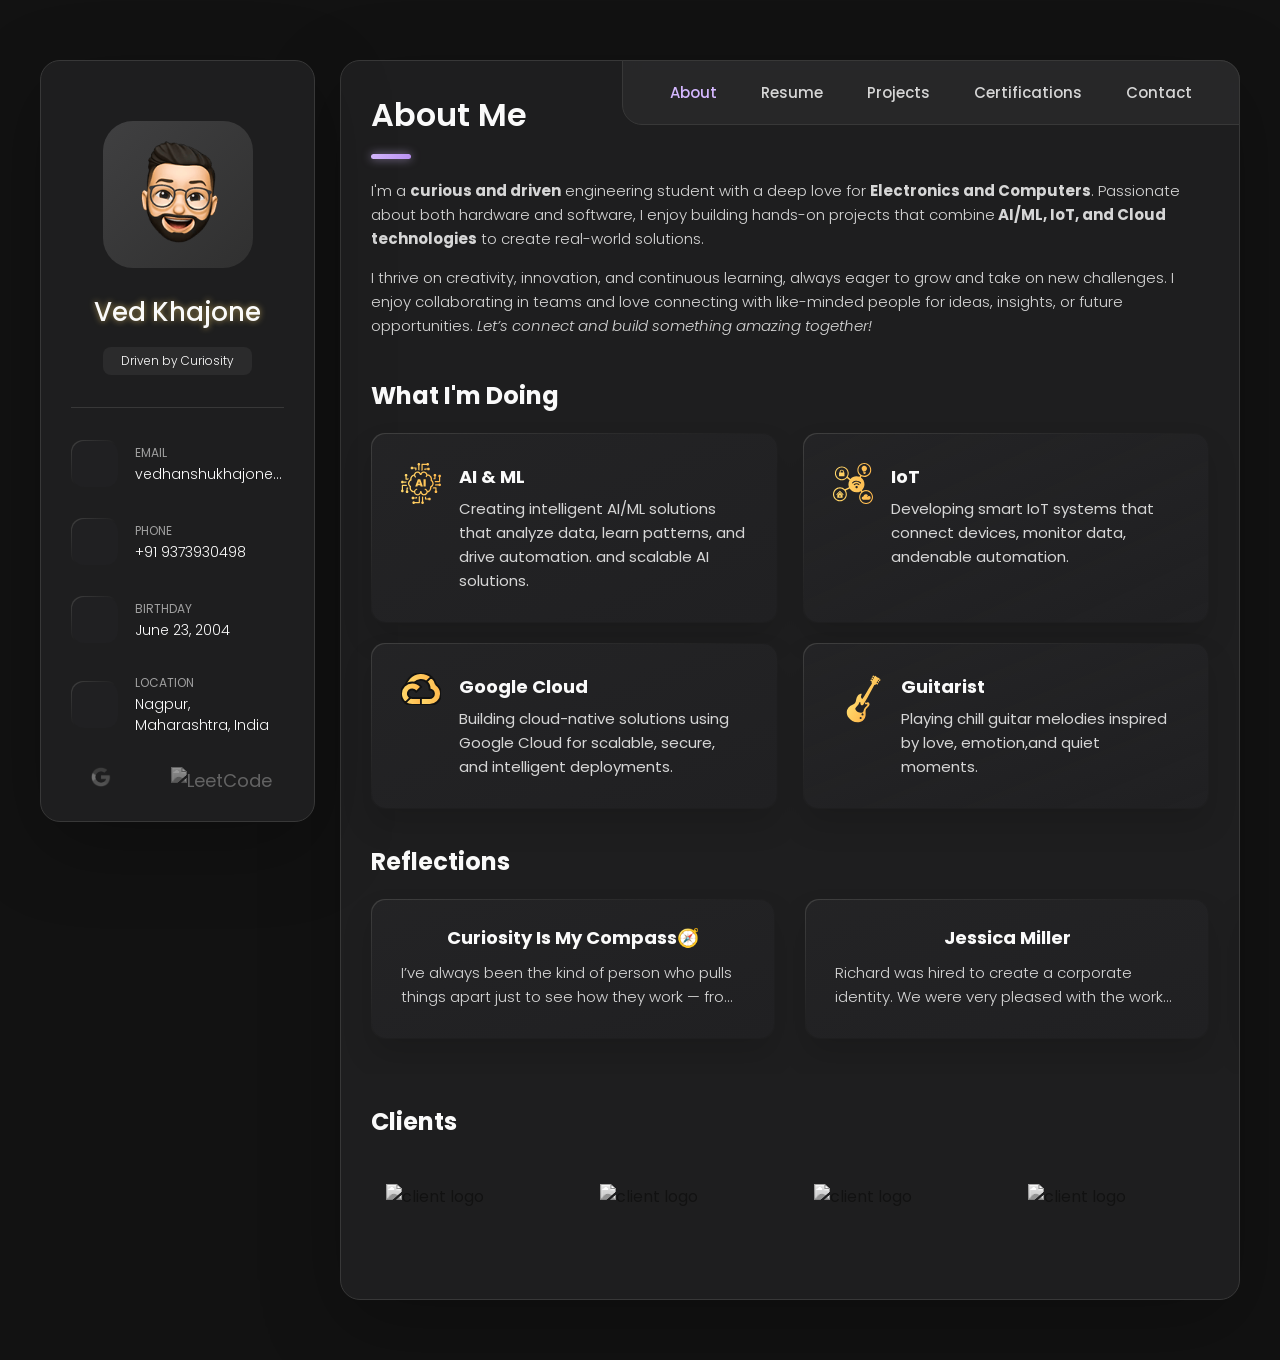
==== index.html @ 6424f32b "Websitr code" ====
<!DOCTYPE html>
<html lang="en">

<head>
  <meta charset="UTF-8">
  <meta http-equiv="X-UA-Compatible" content="IE=edge">
  <meta name="viewport" content="width=device-width, initial-scale=1.0">
  <title>Personal Portfolio</title>

  <!--
    - favicon
  -->
  <link rel="shortcut icon" href="./assets/images/logo.ico" type="image/x-icon">

  <!--
    - custom css link
  -->
  <link rel="stylesheet" href="./assets/css/style.css">

  <!--
    - google font link
  -->
  <link rel="preconnect" href="https://fonts.googleapis.com">
  <link rel="preconnect" href="https://fonts.gstatic.com" crossorigin>
  <link href="https://fonts.googleapis.com/css2?family=Poppins:wght@300;400;500;600&display=swap" rel="stylesheet">
</head>

<body>

  <!--
    - #MAIN
  -->

  <main>

    <!--
      - #SIDEBAR
    -->

    <aside class="sidebar" data-sidebar>

      <div class="sidebar-info">

        <figure class="avatar-box">
          <img src="./assets/images/my-avatar.png" alt="Ved Khajone" width="80">
        </figure>

        <div class="info-content">
          <h1 class="name" title="Ved Khajone">Ved Khajone</h1>

          <p class="title">Driven by Curiosity</p> 
          
        </div>

        <button class="info_more-btn" data-sidebar-btn>
          <span>Show Contacts</span>

          <ion-icon name="chevron-down"></ion-icon>
        </button>

      </div>

      <div class="sidebar-info_more">

        <div class="separator"></div>

        <ul class="contacts-list">

          <li class="contact-item">

            <a href="mailto:richard@example.com" class="icon-box" style="text-decoration: none;">
              <ion-icon name="mail-outline"></ion-icon>
            </a>

            <div class="contact-info">
              <p class="contact-title">Email</p>

              <a href="mailto:vedhanshukhajone@gmail.com" class="contact-link">vedhanshukhajone@gmail.com</a>
            </div>

          </li>

          <li class="contact-item">

            <a href="tel:+91 9373930498" class="icon-box" style="text-decoration: none;">
              <ion-icon name="phone-portrait-outline"></ion-icon>
            </a>

            <div class="contact-info">
              <p class="contact-title">Phone</p>

              <a href="tel:+91 9373930498" class="contact-link">+91 9373930498</a>
            </div>

          </li>

          <li class="contact-item">

              <a href="https://calendar.google.com/calendar/render?action=TEMPLATE&dates=20040623/20040624&text=Ved+Khajone%27s+Birthday&details=Don%27t+forget+to+wish+Ved%21"
              target="_blank"
              class="icon-box"
              style="text-decoration: none;">
                <ion-icon name="calendar-outline"></ion-icon>
              </a>
            

            <div class="contact-info">
              <p class="contact-title">Birthday</p>

              <time datetime="2004-06-23">June 23, 2004</time>
            </div>

          </li>

          <li class="contact-item">

            <a href="https://www.google.com/maps/place/Nagpur" target="_blank" class="icon-box"
              style="text-decoration: none;">
              <ion-icon name="location-outline"></ion-icon>        
            </a>

            <div class="contact-info">
              <p class="contact-title">Location</p>

              <address>Nagpur, Maharashtra, India</address>
            </div>

          </li>

        </ul>

        <div class="separator"></div>

        <ul class="social-list">

          <li class="social-item">
            <a href="https://www.linkedin.com/in/vedkhajone" target="_blank" class="social-link" title="LinkedIn">
              <img src="assets\images\google.png" alt="Google Developers" style="height:20px;">
            </a>
          </li>

          <li class="social-item">
            <a href="https://www.linkedin.com/in/vedkhajone" target="_blank" class="social-link" title="LinkedIn">
              <ion-icon name="logo-linkedin"></ion-icon>
            </a>
          </li>

          <li class="social-item">
            <a href="https://github.com/Vedkhajone" target="_blank" class="social-link" title="GitHub">
              <ion-icon name="logo-github"></ion-icon>
            </a>
          </li>

          <li class="social-item">
            <a href="#" class="social-link">
              <ion-icon name="logo-twitter"></ion-icon>
            </a>
          </li>
          <li class="social-item">
            <a href="https://leetcode.com/vedkhajone" target="_blank" class="social-link" title="LeetCode">
              <img src="https://upload.wikimedia.org/wikipedia/commons/1/19/LeetCode_logo_black.png" alt="LeetCode" style="height: 20px;">  
              </a>
          </li>
        </ul>

      </div>

    </aside>





    <!--
      - #main-content
    -->

    <div class="main-content">

      <!--
        - #NAVBAR
      -->

      <nav class="navbar">

        <ul class="navbar-list">

          <li class="navbar-item">
            <button class="navbar-link  active" data-nav-link>About</button>
          </li>

          <li class="navbar-item">
            <button class="navbar-link" data-nav-link>Resume</button>
          </li>

          <li class="navbar-item">
            <button class="navbar-link" data-nav-link>Projects</button>
          </li>
          <li class="navbar-item">
            <button class="navbar-link" data-nav-link>Certifications</button>
          </li>

          <li class="navbar-item">
            <button class="navbar-link" data-nav-link>Contact</button>

        </ul>

      </nav>





      <!--
        - #ABOUT
      -->

      <article class="about  active" data-page="about">

        <header>
          <h2 class="h2 article-title">About me</h2>
        </header>

        <section class="about-text">
          <p>
            I'm a <b>curious and driven</b> engineering student with a deep love for <b><b>Electronics and Computers</b></b>. Passionate about both
            hardware and software, I enjoy building hands-on projects that combine<b> <b>AI/ML, IoT, and Cloud technologies</b></b> to create
            real-world solutions.
          </p>

          <p>
            I thrive on creativity, innovation, and continuous learning, always eager to grow and take on new challenges. I enjoy
            collaborating in teams and love connecting with like-minded people for ideas, insights, or future opportunities.
            <i>Let’s connect and build something amazing together!</i>

          </p>
        </section>

        <!--
          - service
        -->

        <section class="service">

          <h3 class="h3 service-title">What i'm doing</h3>

          <ul class="service-list">

            <li class="service-item">

              <div class="service-icon-box">
                <img src="./assets/images/aiml.svg" alt="AIMl Icon" width="40">
              </div>

              <div class="service-content-box">
                <h4 class="h4 service-item-title">AI & ML</h4>

                <p class="service-item-text">
                  Creating intelligent AI/ML solutions that analyze data, learn patterns, and drive automation.                  and scalable AI solutions.                </p>
              </div>

            </li>

            <li class="service-item">

              <div class="service-icon-box">
                <img src="./assets/images/iot.svg" alt="IoT Icon" width="40">
              </div>

              <div class="service-content-box">
                <h4 class="h4 service-item-title">IoT</h4>

                <p class="service-item-text">
                  Developing smart IoT systems that connect devices, monitor data, andenable automation.
            </li>

            <li class="service-item">

              <div class="service-icon-box">
                <img src="./assets/images/cloud.svg" alt="Google Cloud Icon" width="40">
              </div>

              <div class="service-content-box">
                <h4 class="h4 service-item-title">Google Cloud</h4>

                <p class="service-item-text">
                  Building cloud-native solutions using Google Cloud for scalable, secure, and intelligent deployments.              </div>

            </li>

            <li class="service-item">

              <div class="service-icon-box">
                <img src="./assets/images/Classic_guitar.svg" alt="Guitar icon" width="50" height="50">
              </div>

              <div class="service-content-box">
                <h4 class="h4 service-item-title">Guitarist</h4>

                <p class="service-item-text">
                  Playing chill guitar melodies inspired by love, emotion,and quiet moments.                </p>
              </div>

            </li>

          </ul>

        </section>


        <!--
          - testimonials
        -->

        <section class="testimonials">

          <h3 class="h3 testimonials-title">Reflections</h3>

          <ul class="testimonials-list has-scrollbar">

            <li class="testimonials-item">
              <div class="content-card" data-testimonials-item>

                <!-- Keep for functionality, hide visually -->
                <figure class="testimonials-avatar-box" style="display: none;">
                  <img src="./assets/images/avatar-1.png" alt="Ved Khajone" width="60" data-testimonials-avatar>
                </figure>

                <h4 class="h4 testimonials-item-title" data-testimonials-title>Curiosity is my compass🧭</h4>

                <div class="testimonials-text" data-testimonials-text>
                  <p>
                    I’ve always been the kind of person who pulls things apart just to see how they work — from circuits to algorithms.
                    Learning AI/ML, IoT, and even game dev isn’t just about skill-building for me — it’s about weaving imagination into
                    reality.</p>
                    <p style="text-align: right; margin-top: 1rem; font-weight: bold; color: hsl(265, 100%, 88%);">— Ved Khajone</p>

                </div>

              </div>
            </li>

            <li class="testimonials-item">
              <div class="content-card" data-testimonials-item>

                <figure class="testimonials-avatar-box">
                  <img src="./assets/images/avatar-2.png" alt="Jessica miller" width="60" data-testimonials-avatar>
                </figure>

                <h4 class="h4 testimonials-item-title" data-testimonials-title>Jessica miller</h4>

                <div class="testimonials-text" data-testimonials-text>
                  <p>
                    Richard was hired to create a corporate identity. We were very pleased with the work done. She has a
                    lot of experience
                    and is very concerned about the needs of client. Lorem ipsum dolor sit amet, ullamcous cididt
                    consectetur adipiscing
                    elit, seds do et eiusmod tempor incididunt ut laborels dolore magnarels alia.
                  </p>
                </div>

              </div>
            </li>

            <li class="testimonials-item">
              <div class="content-card" data-testimonials-item>

                <figure class="testimonials-avatar-box">
                  <img src="./assets/images/avatar-3.png" alt="Emily evans" width="60" data-testimonials-avatar>
                </figure>

                <h4 class="h4 testimonials-item-title" data-testimonials-title>Emily evans</h4>

                <div class="testimonials-text" data-testimonials-text>
                  <p>
                    Richard was hired to create a corporate identity. We were very pleased with the work done. She has a
                    lot of experience
                    and is very concerned about the needs of client. Lorem ipsum dolor sit amet, ullamcous cididt
                    consectetur adipiscing
                    elit, seds do et eiusmod tempor incididunt ut laborels dolore magnarels alia.
                  </p>
                </div>

              </div>
            </li>

            <li class="testimonials-item">
              <div class="content-card" data-testimonials-item>

                <figure class="testimonials-avatar-box">
                  <img src="./assets/images/avatar-4.png" alt="Henry william" width="60" data-testimonials-avatar>
                </figure>

                <h4 class="h4 testimonials-item-title" data-testimonials-title>Henry william</h4>

                <div class="testimonials-text" data-testimonials-text>
                  <p>
                    Richard was hired to create a corporate identity. We were very pleased with the work done. She has a
                    lot of experience
                    and is very concerned about the needs of client. Lorem ipsum dolor sit amet, ullamcous cididt
                    consectetur adipiscing
                    elit, seds do et eiusmod tempor incididunt ut laborels dolore magnarels alia.
                  </p>
                </div>

              </div>
            </li>

          </ul>

        </section>


        <!--
          - testimonials modal
        -->

        <div class="modal-container" data-modal-container>

          <div class="overlay" data-overlay></div>

          <section class="testimonials-modal">

            <button class="modal-close-btn" data-modal-close-btn>
              <ion-icon name="close-outline"></ion-icon>
            </button>

            <div class="modal-img-wrapper">
              <figure class="modal-avatar-box">
                <img src="./assets/images/avatar-1.png" alt="Daniel lewis" width="80" data-modal-img>
              </figure>

              <img src="./assets/images/icon-quote.svg" alt="quote icon">
            </div>

            <div class="modal-content">

              <h4 class="h3 modal-title" data-modal-title>Ved Khajone</h4>

              <time datetime="2021-06-14">14 June, 2021</time>

              <div data-modal-text>
                <p>
                  Richard was hired to create a corporate identity. We were very pleased with the work done. She has a
                  lot of experience
                  and is very concerned about the needs of client. Lorem ipsum dolor sit amet, ullamcous cididt
                  consectetur adipiscing
                  elit, seds do et eiusmod tempor incididunt ut laborels dolore magnarels alia.
                </p>
              </div>

            </div>

          </section>

        </div>


        <!--
          - clients
        -->

        <section class="clients">

          <h3 class="h3 clients-title">Clients</h3>

          <ul class="clients-list has-scrollbar">

            <li class="clients-item">
              <a href="#">
                <img src="./assets/images/logo-1-color.png" alt="client logo">
              </a>
            </li>

            <li class="clients-item">
              <a href="#">
                <img src="./assets/images/logo-2-color.png" alt="client logo">
              </a>
            </li>

            <li class="clients-item">
              <a href="#">
                <img src="./assets/images/logo-3-color.png" alt="client logo">
              </a>
            </li>

            <li class="clients-item">
              <a href="#">
                <img src="./assets/images/logo-4-color.png" alt="client logo">
              </a>
            </li>

            <li class="clients-item">
              <a href="#">
                <img src="./assets/images/logo-5-color.png" alt="client logo">
              </a>
            </li>

            <li class="clients-item">
              <a href="#">
                <img src="./assets/images/logo-6-color.png" alt="client logo">
              </a>
            </li>

          </ul>

        </section>

      </article>





      <!--
        - #RESUME
      -->

      <article class="resume" data-page="resume">

        <header>
          <h2 class="h2 article-title">Resume</h2>
        </header>

        <section class="timeline">

          <div class="title-wrapper">
            <div class="icon-box">
              <ion-icon name="book-outline"></ion-icon>
            </div>

            <h3 class="h3">Experience</h3>
          </div>

          <ol class="timeline-list">

            <li class="timeline-item">

              <h4 class="h4 timeline-item-title">Google Cloud Lead- GDG@SCOE</h4>

              <span><i>2025-Present</i></span>

              <p class="timeline-text">
                Facilitating cloud learning initiatives, hands-on labs, and peer collaboration as part of the Google Cloud Career
                Readiness program.
              </p>

            </li>
            <li class="timeline-item">
            
              <h4 class="h4 timeline-item-title">Student Co-ordinator-Training & Placement Department @SCOE</h4>
            
              <span><i>2025-Present</i></span>
            
              <p class="timeline-text">
                Managed placement drives, coordinated with recruiters, anchored campus events, and handled end-to-end T&P operations at
                the college level.
              </p>
              </li>

            <li class="timeline-item">

              <h4 class="h4 timeline-item-title">Executive Member - AWS Cloud Club @SCOE</h4>

              <span><i>2024-2025</i></span>

              <p class="timeline-text">
                Contributed to organizing cloud-focused events, managing community engagement, and promoting AWS learning resources.              </p>

            </li>

          </ol>

        </section>

        <section class="timeline">

          <div class="title-wrapper">
            <div class="icon-box">
              <ion-icon name="book-outline"></ion-icon>
            </div>

            <h3 class="h3">Education</h3>
          </div>

          <ol class="timeline-list">

            <li class="timeline-item">

              <h4 class="h4 timeline-item-title">Btech-Sanjivani College Of Engineering,Kopargaon</h4>

              <span><i>2023-2027</i></span>

              <p class="timeline-text">
                Currently pursuing B.Tech in Electronics and Computer Engineering, with a strong interest in embedded systems, AI/ML,
                and cloud-integrated technologies.
              </p>

            </li>

            <li class="timeline-item">

              <h4 class="h4 timeline-item-title">HSC-St. Paul Junior College,Nagpur</h4>

              <span><i>2021-2022</i></span>

              <p class="timeline-text">
                Completed 12th grade with a focus on Physics, Chemistry, and Mathematics, building a strong foundation in core science
                and problem-solving.
              </p>

            </li>

            <li class="timeline-item">

              <h4 class="h4 timeline-item-title">10th CBSC Board-Ira International School,Nagpur</h4>

              <span><i>2019-2020</i></span>

              <p class="timeline-text">
                Completed 10th grade with a strong academic foundation and active participation in school activities.
              </p>

            </li>


          </ol>

        </section>
      
        <section class="skill">

          <h3 class="h3 skills-title">Hobbies</h3>

          <ul class="skills-list content-card hobby-list">

            <li class="skills-item hobby-item">
              <div class="title-wrapper">
                <h5 class="h5">🎸 Playing Guitar</h5>
              </div>
            </li>
            
            <li class="skills-item hobby-item">
              <div class="title-wrapper">
                <h5 class="h5">✈️ Travelling</h5>
              </div>
            </li>
            
            <li class="skills-item hobby-item">
              <div class="title-wrapper">
                <h5 class="h5">🎤 Singing</h5>
              </div>
            </li>
            
            <li class="skills-item hobby-item">
              <div class="title-wrapper">
                <h5 class="h5">🎨 Sketching</h5>
              </div>
            </li>
            
            <li class="skills-item hobby-item">
              <div class="title-wrapper">
                <h5 class="h5">🎮 Gaming</h5>
              </div>
            </li>   
            
          
          </ul>
          <li>For Professional resume Click 👉<href="hbfhjaef">
          </li>

        </section>

      </article>





      <!--
        - #Projects
      -->

      <article class="portfolio" data-page="projects">

        <header>
          <h2 class="h2 article-title">Projects</h2>
        </header>

        <section class="portfolio">

          <ul class="filter-list">

            <li class="filter-item">
              <button class="active" data-filter-btn>All</button>
            </li>

            <li class="filter-item">
              <button data-filter-btn>AI & ML</button>
            </li>

            <li class="filter-item">
              <button data-filter-btn>Hardware</button>
            </li>

            <li class="filter-item">
              <button data-filter-btn>Applications</button>
            </li>

          </ul>

          <div class="filter-select-box">

            <button class="filter-select" data-select>

              <div class="select-value" data-selecct-value>Select category</div>

              <div class="select-icon">
                <ion-icon name="chevron-down"></ion-icon>
              </div>

            </button>

            <ul class="select-list">

              <li class="select-item">
                <button data-select-item>All</button>
              </li>

              <li class="select-item">
                <button data-select-item>AI & ML</button>
              </li>

              <li class="select-item">
                <button data-select-item>Applications</button>
              </li>

              <li class="select-item">
                <button data-select-item>Web development</button>
              </li>

            </ul>

          </div>

          <ul class="project-list">

            <li class="project-item  active" data-filter-item data-category="Hardware">
              <a href="https://github.com/Vedkhajone/BIOT-Hand">

                <figure class="project-img">
                  <div class="project-item-icon-box">
                    <ion-icon name="eye-outline"></ion-icon>
                  </div>

                  <img src="./assets/images/Bionic.png" alt="BIoT Hand" loading="lazy">
                </figure>

                <h3 class="project-title">BIoT Hand</h3>

                <p class="project-category">Hardware</p>

                <li class="project-item  active" data-filter-item data-category="Hardware">
                  <a href="https://github.com/Vedkhajone/MedPred-Diseases-Prediction">
                
                    <figure class="project-img">
                      <div class="project-item-icon-box">
                        <ion-icon name="eye-outline"></ion-icon>
                      </div>
                
                      <img src="./assets/images/project-1.jpg" alt="MedPred" loading="lazy">
                    </figure>
                
                    <h3 class="project-title">Med Pred</h3>
                
                    <p class="project-category">AIML</p>

              </a>
            </li>

          </ul>

        </section>

      </article>





      <!--
        - #BLOG
      -->

      <article class="blog" data-page="certifications">

        <header>
          <h2 class="h2 article-title">Certifications</h2>
        </header>

        <section class="blog-posts">

          <ul class="blog-posts-list">

            <li class="blog-post-item">
              <a href="#">

                <figure class="blog-banner-box">
                  <img src="./assets/images/1.jpeg" alt="ML specilization" loading="lazy">
                </figure>

                <div class="blog-content">

                  <div class="blog-meta">
                    <p class="blog-category">AIML</p>

                    <span class="dot"></span>

                    <time datetime="2022-02-23">Jan 23, 2025</time>
                  </div>

                  <h3 class="h3 blog-item-title">ML specilization</h3>

                  <p class="blog-text">
                    Completed a course on Supervised Machine Learning focusing on regression and classification techniques. Gained hands-on
                    experience in building, training, and evaluating predictive models.
                  </p>

                </div>

              </a>
            </li>

            <li class="blog-post-item">
              <a href="#">

                <figure class="blog-banner-box">
                  <img src="./assets/images/blog-2.jpg" alt="Best fonts every designer" loading="lazy">
                </figure>

                <div class="blog-content">

                  <div class="blog-meta">
                    <p class="blog-category">Design</p>

                    <span class="dot"></span>

                    <time datetime="2022-02-23">Feb 23, 2025</time>
                  </div>

                  <h3 class="h3 blog-item-title">Deep Learinig</h3>

                  <p class="blog-text">
                  </p>

                </div>

              </a>
            </li>



         


          </ul>

        </section>

      </article>





      <!--
        - #CONTACT
      -->

      <article class="contact" data-page="contact">

        <header>
          <h2 class="h2 article-title">Contact</h2>
        </header>

        <section class="mapbox" data-mapbox>
          <figure>
            <iframe
              src="https://www.google.com/maps/embed?pb=!1m18!1m12!1m3!1d119065.02905803062!2d78.99010878722896!3d21.161065902250325!2m3!1f0!2f0!3f0!3m2!1i1024!2i768!4f13.1!3m3!1m2!1s0x3bd4c0a5a31faf13%3A0x19b37d06d0bb3e2b!2sNagpur%2C%20Maharashtra!5e0!3m2!1sen!2sin!4v1750592741400!5m2!1sen!2sin"
              width="400" height="300" loading="lazy"></iframe>
          </figure>
        </section>

        <section class="contact-form">

          <h3 class="h3 form-title">Contact Form</h3>

          <form action="#" class="form" data-form>

            <div class="input-wrapper">
              <input type="text" name="fullname" class="form-input" placeholder="Full name" required data-form-input>

              <input type="email" name="email" class="form-input" placeholder="Email address" required data-form-input>
            </div>

            <textarea name="message" class="form-input" placeholder="Your Message" required data-form-input></textarea>

            <button class="form-btn" type="submit" disabled data-form-btn>
              <ion-icon name="paper-plane"></ion-icon>
              <span>Send Message</span>
            </button>

          </form>

        </section>

      </article>

    </div>

  </main>



  <!--
    - custom js link
  -->
  <script src="./assets/js/script.js"></script>

  <!--
    - ionicon link
  -->
  <script type="module" src="https://unpkg.com/ionicons@5.5.2/dist/ionicons/ionicons.esm.js"></script>
  <script nomodule src="https://unpkg.com/ionicons@5.5.2/dist/ionicons/ionicons.js"></script>

</body>

</html>
---- assets/css/style.css ----
:root {

  /**colors**/

  /* gradient */

  --bg-gradient-onyx: linear-gradient(
    to bottom right, 
    hsl(240, 1%, 25%) 3%, 
    hsl(0, 0%, 19%) 97%
  );
  --bg-gradient-jet: linear-gradient(
    to bottom right, 
    hsla(240, 1%, 18%, 0.251) 0%, 
    hsla(240, 2%, 11%, 0) 100%
  ), hsl(240, 2%, 13%);
  --bg-gradient-yellow-1: linear-gradient(to bottom right,
  hsl(265, 100%, 88%) 0%,
    hsla(265, 100%, 88%, 0) 50%
        /* fading out to transparent light gray */
      );
      --bg-gradient-yellow-2: linear-gradient(135deg,
            hsla(275, 100%, 78%, 0.3) 0%,
              hsla(265, 100%, 88%, 0) 60%);
        /* keeping the dark base */
  --border-gradient-onyx: linear-gradient(
    to bottom right, 
    hsl(0, 0%, 25%) 0%, 
    hsla(0, 0%, 25%, 0) 50%
  );
  --text-gradient-yellow: linear-gradient(to right,
        hsl(265, 100%, 88%),
        hsl(275, 100%, 78%));

  /* solid */

  --jet: hsl(0, 0%, 22%);
  --onyx: hsl(240, 1%, 17%);
  --eerie-black-1: hsl(240, 2%, 13%);
  --eerie-black-2: hsl(240, 2%, 12%);
  --smoky-black: hsl(0, 0%, 7%);
  --white-1: hsl(0, 0%, 100%);
  --white-2: hsl(0, 0%, 98%);
  --orange-yellow-crayola: hsl(265, 100%, 86%);
    /* soft gray */
    --vegas-gold: hsl(265, 80%, 76%);
    /* medium gray */
  --light-gray: hsl(0, 0%, 84%);
  --light-gray-70: hsla(0, 0%, 84%, 0.7);
  --bittersweet-shimmer: hsl(0, 43%, 51%);

  /**
   * typography
   */

  /* font-family */
  --ff-poppins: 'Poppins', sans-serif;

  /* font-size */
  --fs-1: 24px;
  --fs-2: 18px;
  --fs-3: 17px;
  --fs-4: 16px;
  --fs-5: 15px;
  --fs-6: 14px;
  --fs-7: 13px;
  --fs-8: 11px;

  /* font-weight */
  --fw-300: 300;
  --fw-400: 400;
  --fw-500: 500;
  --fw-600: 600;

  /**
   * shadow
   */
  
  --shadow-1: -4px 8px 24px hsla(0, 0%, 0%, 0.25);
  --shadow-2: 0 16px 30px hsla(0, 0%, 0%, 0.25);
  --shadow-3: 0 16px 40px hsla(0, 0%, 0%, 0.25);
  --shadow-4: 0 25px 50px hsla(0, 0%, 0%, 0.15);
  --shadow-5: 0 24px 80px hsla(0, 0%, 0%, 0.25);
  --shadow-glow-lavender: 0 0 12px hsla(265, 100%, 88%, 0.5);

  /**
   * transition
   */

  --transition-1: 0.25s ease;
  --transition-2: 0.5s ease-in-out;

}





/*-----------------------------------*\
  #RESET
\*-----------------------------------*/

*, *::before, *::after {
  margin: 0;
  padding: 0;
  box-sizing: border-box;
}

a { text-decoration: none; }

li { list-style: none; }

img, ion-icon, a, button, time, span { display: block; }

button {
  font: inherit;
  background: none;
  border: none;
  text-align: left;
  cursor: pointer;
}

input, textarea {
  display: block;
  width: 100%;
  background: none;
  font: inherit;
}

::selection {
  background: var(--orange-yellow-crayola);
  color: var(--smoky-black);
}

:focus { outline-color: var(--orange-yellow-crayola); }

html { font-family: var(--ff-poppins); }

body { background: var(--smoky-black); }





/*-----------------------------------*\
  #REUSED STYLE
\*-----------------------------------*/

.sidebar,
article {
  background: var(--eerie-black-2);
  border: 1px solid var(--jet);
  border-radius: 20px;
  padding: 15px;
  box-shadow: var(--shadow-1);
  z-index: 1;
}

.separator {
  width: 100%;
  height: 1px;
  background: var(--jet);
  margin: 16px 0;
}

.icon-box {
  position: relative;
  background: var(--border-gradient-onyx);
  width: 30px;
  height: 30px;
  border-radius: 8px;
  display: flex;
  justify-content: center;
  align-items: center;
  font-size: 16px;
  color: hsl(265, 100%, 88%);
  
  z-index: 1;
   transition: box-shadow 0.3s ease;
}
.icon-box:hover {
  box-shadow: 0 0 12px hsla(265, 100%, 88%, 0.8), var(--shadow-2);
}

.icon-box::before {
  content: "";
  position: absolute;
  inset: 1px;
  background: var(--eerie-black-1);
  border-radius: inherit;
  z-index: -1;
}

.icon-box ion-icon { --ionicon-stroke-width: 35px; }

article { display: none; }

article.active {
  display: block;
  animation: fade 0.5s ease backwards;
}

@keyframes fade {
  0% { opacity: 0; }
  100% { opacity: 1; }
}

.h2,
.h3,
.h4,
.h5 {
  color: var(--white-2);
  text-transform: capitalize;
}

.h2 { font-size: var(--fs-1); }

.h3 { font-size: var(--fs-2); }

.h4 { font-size: var(--fs-4); }

.h5 {
  font-size: var(--fs-7);
  font-weight: var(--fw-500);
}

.article-title {
  position: relative;
  padding-bottom: 7px;
}

.article-title::after {
  content: "";
  position: absolute;
  bottom: 0;
  left: 0;
  width: 30px;
  height: 3px;
  background: linear-gradient(to right, hsl(265, 100%, 86%), hsl(265, 80%, 76%));  
  border-radius: 3px;
  box-shadow: 0 0 10px hsla(265, 100%, 88%, 0.6);
}


.has-scrollbar::-webkit-scrollbar {
  width: 5px; /* for vertical scrollbar */
  height: 5px; /* for horizontal scrollbar */
}

.has-scrollbar::-webkit-scrollbar-track {
  background: var(--onyx);
  border-radius: 5px;
}

.has-scrollbar::-webkit-scrollbar-thumb {
  background: var(--orange-yellow-crayola);
  border-radius: 5px;
}

.has-scrollbar::-webkit-scrollbar-button { width: 20px; }

.content-card {
  position: relative;
  background: var(--border-gradient-onyx);
  padding: 15px;
  padding-top: 45px;
  border-radius: 14px;
  box-shadow: var(--shadow-2);
  cursor: pointer;
  z-index: 1;
}

.content-card::before {
  content: "";
  position: absolute;
  inset: 1px;
  background: var(--bg-gradient-jet);
  border-radius: inherit;
  z-index: -1;
}





/*-----------------------------------*\
  #MAIN
\*-----------------------------------*/

main {
  margin: 15px 12px;
  margin-bottom: 75px;
  min-width: 259px;
}





/*-----------------------------------*\
  #SIDEBAR
\*-----------------------------------*/

.sidebar {
  margin-bottom: 15px;
  max-height: 112px;
  overflow: hidden;
  transition: var(--transition-2);
}

.sidebar.active { max-height: 405px; }

.sidebar-info {
  position: relative;
  display: flex;
  justify-content: flex-start;
  align-items: center;
  gap: 15px;
}

.avatar-box {
  background: var(--bg-gradient-onyx);
  border-radius: 20px;
}

.info-content .name {
  color: var(--white-2);
  font-size: var(--fs-3);
  font-weight: var(--fw-500);
  letter-spacing: -0.25px;
  margin-bottom: 10px;
  text-shadow: 0 0 6px hsla(45, 100%, 72%, 0.6);  }
  
  .info-content .title {
  color: var(--white-1);
  background: var(--onyx);
  font-size: var(--fs-8);
  font-weight: var(--fw-300);
  width: max-content;
  padding: 3px 12px;
  border-radius: 8px;
}

.info_more-btn {
  position: absolute;
  top: -15px;
  right: -15px;
  border-radius: 0 15px;
  font-size: 13px;
  color: var(--orange-yellow-crayola);
  background: var(--border-gradient-onyx);
  padding: 10px;
  box-shadow: var(--shadow-2);
  transition: var(--transition-1);
  z-index: 1;
}

.info_more-btn::before {
  content: "";
  position: absolute;
  inset: 1px;
  border-radius: inherit;
  background: var(--bg-gradient-jet);
  transition: var(--transition-1);
  z-index: -1;
}

.info_more-btn:hover,
.info_more-btn:focus { background: var(--bg-gradient-yellow-1); }

.info_more-btn:hover::before,
.info_more-btn:focus::before { background: var(--bg-gradient-yellow-2); }

.info_more-btn span { display: none; }

.sidebar-info_more {
  opacity: 0;
  visibility: hidden;
  transition: var(--transition-2);
}

.sidebar.active .sidebar-info_more {
  opacity: 1;
  visibility: visible;
}

.contacts-list {
  display: grid;
  grid-template-columns: 1fr;
  gap: 16px;
}

.contact-item {
  min-width: 100%;
  display: flex;
  align-items: center;
  gap: 16px;
}

.contact-info {
  max-width: calc(100% - 46px);
  width: calc(100% - 46px);
}

.contact-title {
  color: var(--light-gray-70);
  font-size: var(--fs-8);
  text-transform: uppercase;
  margin-bottom: 2px;
}

.contact-info :is(.contact-link, time, address) {
  color: var(--white-2);
  font-size: var(--fs-7);
}

.contact-info address { font-style: normal; }

.social-list {
  display: flex;
  justify-content: flex-start;
  align-items: center;
  gap: 15px;
  padding-bottom: 4px;
  padding-left: 7px;
}

.social-item .social-link {
  color: var(--light-gray-70);
  font-size: 18px;
}
.social-link img {
  height: 24px;
  filter: grayscale(100%) brightness(60%);
  transition: filter 0.3s ease, transform 0.3s ease;
}

.social-link img:hover {
  filter: grayscale(0%) brightness(100%) drop-shadow(0 0 6px hsla(265, 100%, 88%, 0.6));
  transform: scale(1.1);
}


.social-item .social-link:hover {
  color: hsl(265, 100%, 88%);
  text-shadow: 0 0 6px hsla(265, 100%, 88%, 0.8);
}





/*-----------------------------------*\
  #NAVBAR
\*-----------------------------------*/

.navbar {
  position: fixed;
  bottom: 0;
  left: 0;
  width: 100%;
  background: hsla(240, 1%, 17%, 0.75);
  backdrop-filter: blur(10px);
  border: 1px solid var(--jet);
  border-radius: 12px 12px 0 0;
  box-shadow: var(--shadow-2);
  z-index: 5;
}

.navbar-list {
  display: flex;
  flex-wrap: wrap;
  justify-content: center;
  align-items: center;
  padding: 0 10px;
}

.navbar-link {
  color: var(--light-gray);
  font-size: var(--fs-8);
  padding: 20px 7px;
  transition: color var(--transition-1);
}

.navbar-link:hover {
  text-shadow: 0 0 5px hsla(265, 100%, 88%, 0.7);}
.navbar-link:focus { color: var(--light-gray-70); }

.navbar-link.active { color: var(--orange-yellow-crayola); }





/*-----------------------------------*\
  #ABOUT
\*-----------------------------------*/

.about .article-title { margin-bottom: 15px; }

.about-text {
  color: var(--light-gray);
  font-size: var(--fs-6);
  font-weight: var(--fw-300);
  line-height: 1.6;
}

.about-text p { margin-bottom: 15px; }



/**
 * #service 
 */

.service { margin-bottom: 35px; }

.service-title { margin-bottom: 20px; }

.service-list {
  display: grid;
  grid-template-columns: 1fr;
  gap: 20px;
}

.service-item {
  position: relative;
  background: var(--border-gradient-onyx);
  padding: 20px;
  border-radius: 14px;
  box-shadow: var(--shadow-2);
  z-index: 1;
  transition: box-shadow 0.3s ease;
}
.service-item:hover {
  box-shadow: 0 0 15px hsla(265, 100%, 88%, 0.2), var(--shadow-2);
}

.service-item::before {
  content: "";
  position: absolute;
  inset: 1px;
  background: var(--bg-gradient-jet);
  border-radius: inherit;
  z-index: -1;
}

.service-icon-box { margin-bottom: 10px; }

.service-icon-box img { margin: auto; }

.service-content-box { text-align: center; }

.service-item-title { margin-bottom: 7px; }

.service-item-title:hover {
  text-shadow: 0 0 8px hsla(265, 100%, 88%, 0.8);
  transform: scale(1.05);
}

.service-item-text {
  color: var(--light-gray);
  font-size: var(--fs-6);
  font-weight: var(--fw-3);
  line-height: 1.6;
}


/**
 * #testimonials 
 */

.testimonials { margin-bottom: 30px; }

.testimonials-title { margin-bottom: 20px; }

.testimonials-list {
  display: flex;
  justify-content: flex-start;
  align-items: flex-start;
  gap: 15px;
  margin: 0 -15px;
  padding: 25px 15px;
  padding-bottom: 35px;
  overflow-x: auto;
  scroll-behavior: smooth;
  overscroll-behavior-inline: contain;
  scroll-snap-type: inline mandatory;
}

.testimonials-item {
  min-width: 100%;
  scroll-snap-align: center;
}

.testimonials-avatar-box {
  position: absolute;
  top: 0;
  left: 0;
  transform: translate(15px, -25px);
  background: var(--bg-gradient-onyx);
  border-radius: 14px;
  box-shadow: var(--shadow-1);
}

.testimonials-item-title { margin-bottom: 7px; }

.testimonials-text {
  color: var(--light-gray);
  font-size: var(--fs-6);
  font-weight: var(--fw-300);
  line-height: 1.6;
  display: -webkit-box;
  line-clamp: 4;
  -webkit-line-clamp: 4;
  -webkit-box-orient: vertical;
  overflow: hidden;
}


/**
 * #testimonials-modal
 */

.modal-container {
  position: fixed;
  top: 0;
  left: 0;
  width: 100%;
  height: 100%;
  display: flex;
  justify-content: center;
  align-items: center;
  overflow-y: auto;
  overscroll-behavior: contain;
  z-index: 20;
  pointer-events: none;
  visibility: hidden;
}

.modal-container::-webkit-scrollbar { display: none; }

.modal-container.active {
  pointer-events: all;
  visibility: visible;
}

.overlay {
  position: fixed;
  top: 0;
  left: 0;
  width: 100%;
  height: 100vh;
  background: hsl(0, 0%, 5%);
  opacity: 0;
  visibility: hidden;
  pointer-events: none;
  z-index: 1;
  transition: var(--transition-1);
}

.overlay.active {
  opacity: 0.8;
  visibility: visible;
  pointer-events: all;
}

.testimonials-modal {
  background: var(--eerie-black-2);
  position: relative;
  padding: 15px;
  margin: 15px 12px;
  border: 1px solid var(--jet);
  border-radius: 14px;
  box-shadow: var(--shadow-5);
  transform: scale(1.2);
  opacity: 0;
  transition: var(--transition-1);
  z-index: 2;
}

.modal-container.active .testimonials-modal {
  transform: scale(1);
  opacity: 1;
}

.modal-close-btn {
  position: absolute;
  top: 15px;
  right: 15px;
  background: var(--onyx);
  border-radius: 8px;
  width: 32px;
  height: 32px;
  display: flex;
  justify-content: center;
  align-items: center;
  color: var(--white-2);
  font-size: 18px;
  opacity: 0.7;
}

.modal-close-btn:hover,
.modal-close-btn:focus { opacity: 1; }

.modal-close-btn ion-icon { --ionicon-stroke-width: 50px; }

.modal-avatar-box {
  background: var(--bg-gradient-onyx);
  width: max-content;
  border-radius: 14px;
  margin-bottom: 15px;
  box-shadow: var(--shadow-2);
}

.modal-img-wrapper > img { display: none; }

.modal-title { margin-bottom: 4px; }

.modal-content time {
  font-size: var(--fs-6);
  color: var(--light-gray-70);
  font-weight: var(--fw-300);
  margin-bottom: 10px;
}

.modal-content p {
  color: var(--light-gray);
  font-size: var(--fs-6);
  font-weight: var(--fw-300);
  line-height: 1.6;
}


/**
 * #clients 
 */

.clients { margin-bottom: 15px; }

.clients-list {
  display: flex;
  justify-content: flex-start;
  align-items: flex-start;
  gap: 15px;
  margin: 0 -15px;
  padding: 25px;
  padding-bottom: 25px;
  overflow-x: auto;
  scroll-behavior: smooth;
  overscroll-behavior-inline: contain;
  scroll-snap-type: inline mandatory;
  scroll-padding-inline: 25px;
}

.clients-item {
  min-width: 50%;
  scroll-snap-align: start;
}

.clients-item img {
  width: 100%;
  filter: grayscale(1);
  transition: var(--transition-1);
}

.clients-item img:hover { filter: grayscale(0); }





/*-----------------------------------*\
  #RESUME
\*-----------------------------------*/

.article-title { margin-bottom: 30px; }


/**
 * education and experience 
 */

.timeline { margin-bottom: 30px; }

.timeline .title-wrapper {
  display: flex;
  align-items: center;
  gap: 15px;
  margin-bottom: 25px;
}

.timeline-list {
  font-size: var(--fs-6);
  margin-left: 45px;
}

.timeline-item { position: relative; }

.timeline-item:not(:last-child) { margin-bottom: 20px; }

.timeline-item-title {
  font-size: var(--fs-6);
  line-height: 1.3;
  margin-bottom: 7px;
}

.timeline-list span {
  color: var(--vegas-gold);
  font-weight: var(--fw-400);
  line-height: 1.6;
}

.timeline-item:not(:last-child)::before {
  content: "";
  position: absolute;
  top: -25px;
  left: -30px;
  width: 1px;
  height: calc(100% + 50px);
  background: var(--jet);
}

.timeline-item::after {
  content: "";
  position: absolute;
  top: 5px;
  left: -33px;
  height: 6px;
  width: 6px;
  background: var(--text-gradient-yellow);
  border-radius: 50%;
  box-shadow: 0 0 0 4px var(--jet);
}

.timeline-text {
  color: var(--light-gray);
  font-weight: var(--fw-300);
  line-height: 1.6;
}


/**
 * skills 
 */

.skills-title { margin-bottom: 20px; }

.skills-list { padding: 20px; }


.skills-item:not(:last-child) { margin-bottom: 15px; }

.skill .title-wrapper {
  display: flex;
  align-items: center;
  gap: 5px;
  margin-bottom: 8px;
}

.skill .title-wrapper data {
  color: var(--light-gray);
  font-size: var(--fs-7);
  font-weight: var(--fw-300);
}

.skill-progress-bg {
  background: var(--jet);
  width: 100%;
  height: 8px;
  border-radius: 10px;
}

.skill-progress-fill {
  background: var(--text-gradient-yellow-1);
  height: 100%;
  border-radius: inherit;
}





/*-----------------------------------*\
  #PORTFOLIO
\*-----------------------------------*/

.filter-list { display: none; }

.filter-select-box {
  position: relative;
  margin-bottom: 25px;
}

.filter-select {
  background: var(--eerie-black-2);
  color: var(--light-gray);
  display: flex;
  justify-content: space-between;
  align-items: center;
  width: 100%;
  padding: 12px 16px;
  border: 1px solid var(--jet);
  border-radius: 14px;
  font-size: var(--fs-6);
  font-weight: var(--fw-300);
}

.filter-select.active .select-icon { transform: rotate(0.5turn); }

.select-list {
  background: var(--eerie-black-2);
  position: absolute;
  top: calc(100% + 6px);
  width: 100%;
  padding: 6px;
  border: 1px solid var(--jet);
  border-radius: 14px;
  z-index: 2;
  opacity: 0;
  visibility: hidden;
  pointer-events: none;
  transition: 0.15s ease-in-out;
}

.filter-select.active + .select-list {
  opacity: 1;
  visibility: visible;
  pointer-events: all;
}

.select-item button {
  background: var(--eerie-black-2);
  color: var(--light-gray);
  font-size: var(--fs-6);
  font-weight: var(--fw-300);
  text-transform: capitalize;
  width: 100%;
  padding: 8px 10px;
  border-radius: 8px;
}

.select-item button:hover { --eerie-black-2: hsl(240, 2%, 20%); }

.project-list {
  display: grid;
  grid-template-columns: 1fr;
  gap: 30px;
  margin-bottom: 10px;
}

.project-item { display: none; }

.project-item.active {
  display: block;
  animation: scaleUp 0.25s ease forwards;
}

@keyframes scaleUp {
  0% { transform: scale(0.5); }
  100% { transform: scale(1); }
}

.project-item > a { width: 100%; }

.project-img {
  position: relative;
  width: 100%;
  height: 200px;
  border-radius: 16px;
  overflow: hidden;
  margin-bottom: 15px;
}

.project-img::before {
  content: "";
  position: absolute;
  top: 0;
  left: 0;
  width: 100%;
  height: 100%;
  background: transparent;
  z-index: 1;
  transition: var(--transition-1);
}

.project-item > a:hover .project-img::before { background: hsla(0, 0%, 0%, 0.5); }

.project-item-icon-box {
  --scale: 0.8;

  background: var(--jet);
  color: var(--orange-yellow-crayola);
  position: absolute;
  top: 50%;
  left: 50%;
  transform: translate(-50%, -50%) scale(var(--scale));
  font-size: 20px;
  padding: 18px;
  border-radius: 12px;
  opacity: 0;
  z-index: 1;
  transition: var(--transition-1);
}

.project-item > a:hover .project-item-icon-box {
  --scale: 1;
  opacity: 1;
}

.project-item-icon-box ion-icon { --ionicon-stroke-width: 50px; }

.project-img img {
  width: 100%;
  height: 100%;
  object-fit: cover;
  transition: var(--transition-1);
}

.project-item > a:hover img { transform: scale(1.1); }

.project-title,
.project-category { margin-left: 10px; }

.project-title {
  color: var(--white-2);
  font-size: var(--fs-5);
  font-weight: var(--fw-400);
  text-transform: capitalize;
  line-height: 1.3;
}

.project-category {
  color: var(--light-gray-70);
  font-size: var(--fs-6);
  font-weight: var(--fw-300);
}





/*-----------------------------------*\
  #BLOG
\*-----------------------------------*/

.blog-posts { margin-bottom: 10px; }

.blog-posts-list {
  display: grid;
  grid-template-columns: 1fr;
  gap: 20px;
}

.blog-post-item > a {
  position: relative;
  background: var(--border-gradient-onyx);
  height: 100%;
  box-shadow: var(--shadow-4);
  border-radius: 16px;
  z-index: 1;
}

.blog-post-item > a::before {
  content: "";
  position: absolute;
  inset: 1px;
  border-radius: inherit;
  background: var(--eerie-black-1);
  z-index: -1;
}

.blog-banner-box {
  width: 100%;
  height: 200px;
  border-radius: 12px;
  overflow: hidden;
}

.blog-banner-box img {
  width: 100%;
  height: 100%;
  object-fit: cover;
  transition: var(--transition-1);
}

.blog-post-item > a:hover .blog-banner-box img { transform: scale(1.1); }

.blog-content { padding: 15px; }

.blog-meta {
  display: flex;
  justify-content: flex-start;
  align-items: center;
  gap: 7px;
  margin-bottom: 10px;
}

.blog-meta :is(.blog-category, time) {
  color: var(--light-gray-70);
  font-size: var(--fs-6);
  font-weight: var(--fw-300);
}

.blog-meta .dot {
  background: var(--light-gray-70);
  width: 4px;
  height: 4px;
  border-radius: 4px;
}

.blog-item-title {
  margin-bottom: 10px;
  line-height: 1.3;
  transition: var(--transition-1);
}

.blog-post-item > a:hover .blog-item-title { color: var(--orange-yellow-crayola); }

.blog-text {
  color: var(--light-gray);
  font-size: var(--fs-6);
  font-weight: var(--fw-300);
  line-height: 1.6;
}





/*-----------------------------------*\
  #CONTACT
\*-----------------------------------*/

.mapbox {
  position: relative;
  height: 250px;
  width: 100%;
  border-radius: 16px;
  margin-bottom: 30px;
  border: 1px solid var(--jet);
  overflow: hidden;
}

.mapbox figure { height: 100%; }

.mapbox iframe {
  width: 100%;
  height: 100%;
  border: none;
  filter: grayscale(1) invert(1);
}

.contact-form { margin-bottom: 10px; }

.form-title { margin-bottom: 20px; }

.input-wrapper {
  display: grid;
  grid-template-columns: 1fr;
  gap: 25px;
  margin-bottom: 25px;
}

.form-input {
  color: var(--white-2);
  font-size: var(--fs-6);
  font-weight: var(--fw-400);
  padding: 13px 20px;
  border: 1px solid var(--jet);
  border-radius: 14px;
  outline: none;
}

.form-input::placeholder { font-weight: var(--fw-500); }

.form-input:focus { border-color: var(--orange-yellow-crayola); }

textarea.form-input {
  min-height: 100px;
  height: 120px;
  max-height: 200px;
  resize: vertical;
  margin-bottom: 25px;
}

textarea.form-input::-webkit-resizer { display: none; }

.form-input:focus:invalid { border-color: var(--bittersweet-shimmer); }

.form-btn {
  position: relative;
  width: 100%;
  background: var(--border-gradient-onyx);
  color: var(--orange-yellow-crayola);
  display: flex;
  justify-content: center;
  align-items: center;
  gap: 10px;
  padding: 13px 20px;
  border-radius: 14px;
  font-size: var(--fs-6);
  text-transform: capitalize;
  box-shadow: var(--shadow-3);
  z-index: 1;
  transition: var(--transition-1);
}

.form-btn::before {
  content: "";
  position: absolute;
  inset: 1px;
  background: var(--bg-gradient-jet);
  border-radius: inherit;
  z-index: -1;
  transition: var(--transition-1);
}

.form-btn ion-icon { font-size: 16px; }

.form-btn:hover { background: var(--bg-gradient-yellow-1); }

.form-btn:hover::before { background: var(--bg-gradient-yellow-2); }

.form-btn:disabled {
  opacity: 0.7;
  cursor: not-allowed;
}

.form-btn:disabled:hover { background: var(--border-gradient-onyx); }

.form-btn:disabled:hover::before { background: var(--bg-gradient-jet); }





/*-----------------------------------*\
  #RESPONSIVE
\*-----------------------------------*/

/**
 * responsive larger than 450px screen
 */

@media (min-width: 450px) {

  /**
   * client
   */

  .clients-item { min-width: calc(33.33% - 10px); }



  /**
   * #PORTFOLIO, BLOG 
   */

  .project-img,
  .blog-banner-box { height: auto; }

}





/**
 * responsive larger than 580px screen
 */

@media (min-width: 580px) {

  /**
   * CUSTOM PROPERTY
   */

  :root {

    /**
     * typography
     */

    --fs-1: 32px;
    --fs-2: 24px;
    --fs-3: 26px;
    --fs-4: 18px;
    --fs-6: 15px;
    --fs-7: 15px;
    --fs-8: 12px;

  }



  /**
   * #REUSED STYLE
   */

  .sidebar, article {
    width: 520px;
    margin-inline: auto;
    padding: 30px;
  }

  .article-title {
    font-weight: var(--fw-600);
    padding-bottom: 15px;
  }

  .article-title::after {
    width: 40px;
    height: 5px;
  }

  .icon-box {
    width: 48px;
    height: 48px;
    border-radius: 12px;
    font-size: 18px;
  }



  /**
   * #MAIN
   */

  main {
    margin-top: 60px;
    margin-bottom: 100px;
  }



  /**
   * #SIDEBAR
   */

  .sidebar {
    max-height: 180px;
    margin-bottom: 30px;
  }

  .sidebar.active { max-height: 584px; }

  .sidebar-info { gap: 25px; }

  .avatar-box { border-radius: 30px; }

  .avatar-box img { width: 120px; }

  .info-content .name { margin-bottom: 15px; }

  .info-content .title { padding: 5px 18px; }

  .info_more-btn {
    top: -30px;
    right: -30px;
    padding: 10px 15px;
  }

  .info_more-btn span {
    display: block;
    font-size: var(--fs-8);
  }

  .info_more-btn ion-icon { display: none; }

  .separator { margin: 32px 0; }

  .contacts-list { gap: 20px; }

  .contact-info {
    max-width: calc(100% - 64px);
    width: calc(100% - 64px);
  }



  /**
   * #NAVBAR
   */

  .navbar { border-radius: 20px 20px 0 0; }

  .navbar-list { gap: 20px; }

  .navbar-link { --fs-8: 14px; }



  /**
   * #ABOUT
   */

  .about .article-title { margin-bottom: 20px; }

  .about-text { margin-bottom: 40px; }

  /* service */

  .service-item {
    display: flex;
    justify-content: flex-start;
    align-items: flex-start;
    gap: 18px;
    padding: 30px;
  }
    .service-icon-box img:hover {
      transform: scale(1.1);
      filter: drop-shadow(0 0 8px hsla(265, 100%, 88%, 0.6)) brightness(1.2); }

  .service-content-box { text-align: left; }

  /* testimonials */

  .testimonials-title { margin-bottom: 10px; }

  .testimonials-list {
    gap: 30px;
    margin: 0 -30px;
    padding: 10px 30px 35px;
  }

  .content-card {
    padding: 30px;
    padding-top: 25px;
  }

  .testimonials-avatar-box {
    display: none !important;}

  .testimonials-avatar-box img { width: 80px; }

  .testimonials-item-title {
    margin-bottom: 10px;
    margin-left: 0 !important;
    text-align: center;
  }

  .testimonials-text {
    line-clamp: 2;
    -webkit-line-clamp: 2;
  }

  /* testimonials modal */

  .modal-container { padding: 20px; }

  .testimonials-modal {
    display: flex;
    justify-content: flex-start;
    align-items: stretch;
    gap: 25px;
    padding: 30px;
    border-radius: 20px;
  }

  .modal-img-wrapper {
    display: flex;
    flex-direction: column;
    align-items: center;
  }

  .modal-avatar-box {
    border-radius: 18px;
    margin-bottom: 0;
  }

  .modal-avatar-box img { 
    display: none !important;
    width: 65px; }

  .modal-img-wrapper > img {
    display: block;
    flex-grow: 1;
    width: 35px;
  }

  /* clients */

  .clients-list {
    gap: 50px;
    margin: 0 -30px;
    padding: 45px;
    scroll-padding-inline: 45px;
  }

  .clients-item { min-width: calc(33.33% - 35px); }



  /**
   * #RESUME
   */

  .timeline-list { margin-left: 65px; }

  .timeline-item:not(:last-child)::before { left: -40px; }

  .timeline-item::after {
    height: 8px;
    width: 8px;
    left: -43px;
  }
    .hobby-list {
      display: flex;
      flex-wrap: wrap;
      gap: 13px;
      padding: 18px;
      justify-content: flex-start;
    }
  
    .hobby-item {
      background-color: rgba(255, 255, 255, 0.05);
      border-radius: 12px;
      padding: 10px 18px;
      min-width: 140px;
      flex: 1 1 auto;
      /* subtle golden glow */
      transition: transform 0.2s ease;
    }
  
    .hobby-item:hover {
      transform: translateY(-3px);
      box-shadow: 0 0 12px hsl(265,
        100%,
        88%,
        0.8);
    }
  
  

  .skills-item:not(:last-child) { 
    margin-bottom: 25px; }



  /**
   * #PORTFOLIO, BLOG
   */

  .project-img, .blog-banner-box { border-radius: 16px; }

  .blog-posts-list { gap: 30px; }

  .blog-content { padding: 25px; }



  /**
   * #CONTACT
   */

  .mapbox {
    height: 380px;
    border-radius: 18px;
  }

  .input-wrapper {
    gap: 30px;
    margin-bottom: 30px;
  }

  .form-input { padding: 15px 20px; }

  textarea.form-input { margin-bottom: 30px; }

  .form-btn {
    --fs-6: 16px;
    padding: 16px 20px;
    box-shadow: var(--shadow-glow-lavender), var(--shadow-2);
  }

  .form-btn ion-icon { font-size: 18px; }

}





/**
 * responsive larger than 768px screen
 */

@media (min-width: 768px) {

  /**
   * REUSED STYLE
   */

  .sidebar, article { width: 700px; }

  .has-scrollbar::-webkit-scrollbar-button { width: 100px; }



  /**
   * SIDEBAR
   */

  .contacts-list {
    grid-template-columns: 1fr 1fr;
    gap: 30px 15px;
  }



  /**
   * NAVBAR
   */

  .navbar-link { --fs-8: 15px; }



  /**
   * ABOUT
   */

  /* testimonials modal */

  .testimonials-modal {
    gap: 35px;
    max-width: 680px;
  }

  .modal-avatar-box img { width: 80px; }



  /**
   * PORTFOLIO
   */

  .article-title { padding-bottom: 20px; }

  .filter-select-box { display: none; }

  .filter-list {
    display: flex;
    justify-content: flex-start;
    align-items: center;
    gap: 25px;
    padding-left: 5px;
    margin-bottom: 30px;
  }

  .filter-item button {
    color: var(--light-gray);
    font-size: var(--fs-5);
    transition: var(--transition-1);
  }

  .filter-item button:hover { color: var(--light-gray-70); }

  .filter-item button.active { color: var(--orange-yellow-crayola); }

  /* portfolio and blog grid */

  .project-list, .blog-posts-list { grid-template-columns: 1fr 1fr; }



  /**
   * CONTACT
   */

  .input-wrapper { grid-template-columns: 1fr 1fr; }

  .form-btn {
    width: max-content;
    margin-left: auto;
  }
  
}





/**
 * responsive larger than 1024px screen
 */

@media (min-width: 1024px) {

  /**
   * CUSTOM PROPERTY
   */

  :root {

    /**
    * shadow
    */

    --shadow-1: -4px 8px 24px hsla(0, 0%, 0%, 0.125);
    --shadow-2: 0 16px 30px hsla(0, 0%, 0%, 0.125);
    --shadow-3: 0 16px 40px hsla(0, 0%, 0%, 0.125);

  }



  /**
   * REUSED STYLE
   */

  .sidebar, article {
    width: 950px;
    box-shadow: var(--shadow-5);
  }



  /**
   * MAIN 
   */

  main { margin-bottom: 60px; }

  .main-content {
    position: relative;
    width: max-content;
    margin: auto;
  }



  /**
   * NAVBAR
   */

  .navbar {
    position: absolute;
    bottom: auto;
    top: 0;
    left: auto;
    right: 0;
    width: max-content;
    border-radius: 0 20px;
    padding: 0 20px;
    box-shadow: none;
  }

  .navbar-list {
    gap: 30px;
    padding: 0 20px;
  }

  .navbar-link { font-weight: var(--fw-500); }



  /**
   * ABOUT
   */

  /* service */

  .service-list {
    grid-template-columns: 1fr 1fr;
    gap: 20px 25px;
  }

  /* testimonials */

  .testimonials-item { min-width: calc(50% - 15px); }

  /* clients */

  .clients-item { min-width: calc(25% - 38px); }



  /**
   * PORTFOLIO
   */

  .project-list { grid-template-columns: repeat(3, 1fr); }



  /**
   * BLOG
   */

  .blog-banner-box { height: 230px; }

}





/**
 * responsive larger than 1250px screen
 */

@media (min-width: 1250px) {

  /**
   * RESET
   */

  body::-webkit-scrollbar { width: 20px; }

  body::-webkit-scrollbar-track { background: var(--smoky-black); }

  body::-webkit-scrollbar-thumb {
    border: 5px solid var(--smoky-black);
    background: hsla(0, 0%, 100%, 0.1);
    border-radius: 20px;
    box-shadow: inset 1px 1px 0 hsla(0, 0%, 100%, 0.11),
                inset -1px -1px 0 hsla(0, 0%, 100%, 0.11);
  }

  body::-webkit-scrollbar-thumb:hover { background: hsla(0, 0%, 100%, 0.15); }

  body::-webkit-scrollbar-button { height: 60px; }



  /**
   * REUSED STYLE
   */

  .sidebar, article { width: auto; }

  article { min-height: 100%; }



  /**
   * MAIN
   */

  main {
    max-width: 1200px;
    margin-inline: auto;
    display: flex;
    justify-content: center;
    align-items: stretch;
    gap: 25px;
  }

  .main-content {
    min-width: 75%;
    width: 75%;
    margin: 0;
  }



  /**
   * SIDEBAR
   */

  .sidebar {
    position: sticky;
    top: 60px;
    max-height: max-content;
    height: 100%;
    margin-bottom: 0;
    padding-top: 60px;
    z-index: 1;
  }

  .sidebar-info { flex-direction: column; }

  .avatar-box img { width: 150px; }

  .info-content .name {
    white-space: nowrap;
    text-align: center;
  }

  .info-content .title { margin: auto; }

  .info_more-btn { display: none; }

  .sidebar-info_more {
    opacity: 1;
    visibility: visible;
  }

  .contacts-list { grid-template-columns: 1fr; }

  .contact-info :is(.contact-link) {
    white-space: nowrap;
    overflow: hidden;
    text-overflow: ellipsis;
  }

  .contact-info :is(.contact-link, time, address) {
    --fs-7: 14px;
    font-weight: var(--fw-300);
  }

  .separator:last-of-type {
    margin: 15px 0;
    opacity: 0;
  }

  .social-list { justify-content: center; }



  /**
	 * RESUME
	 */

  .timeline-text { max-width: 700px; }

}
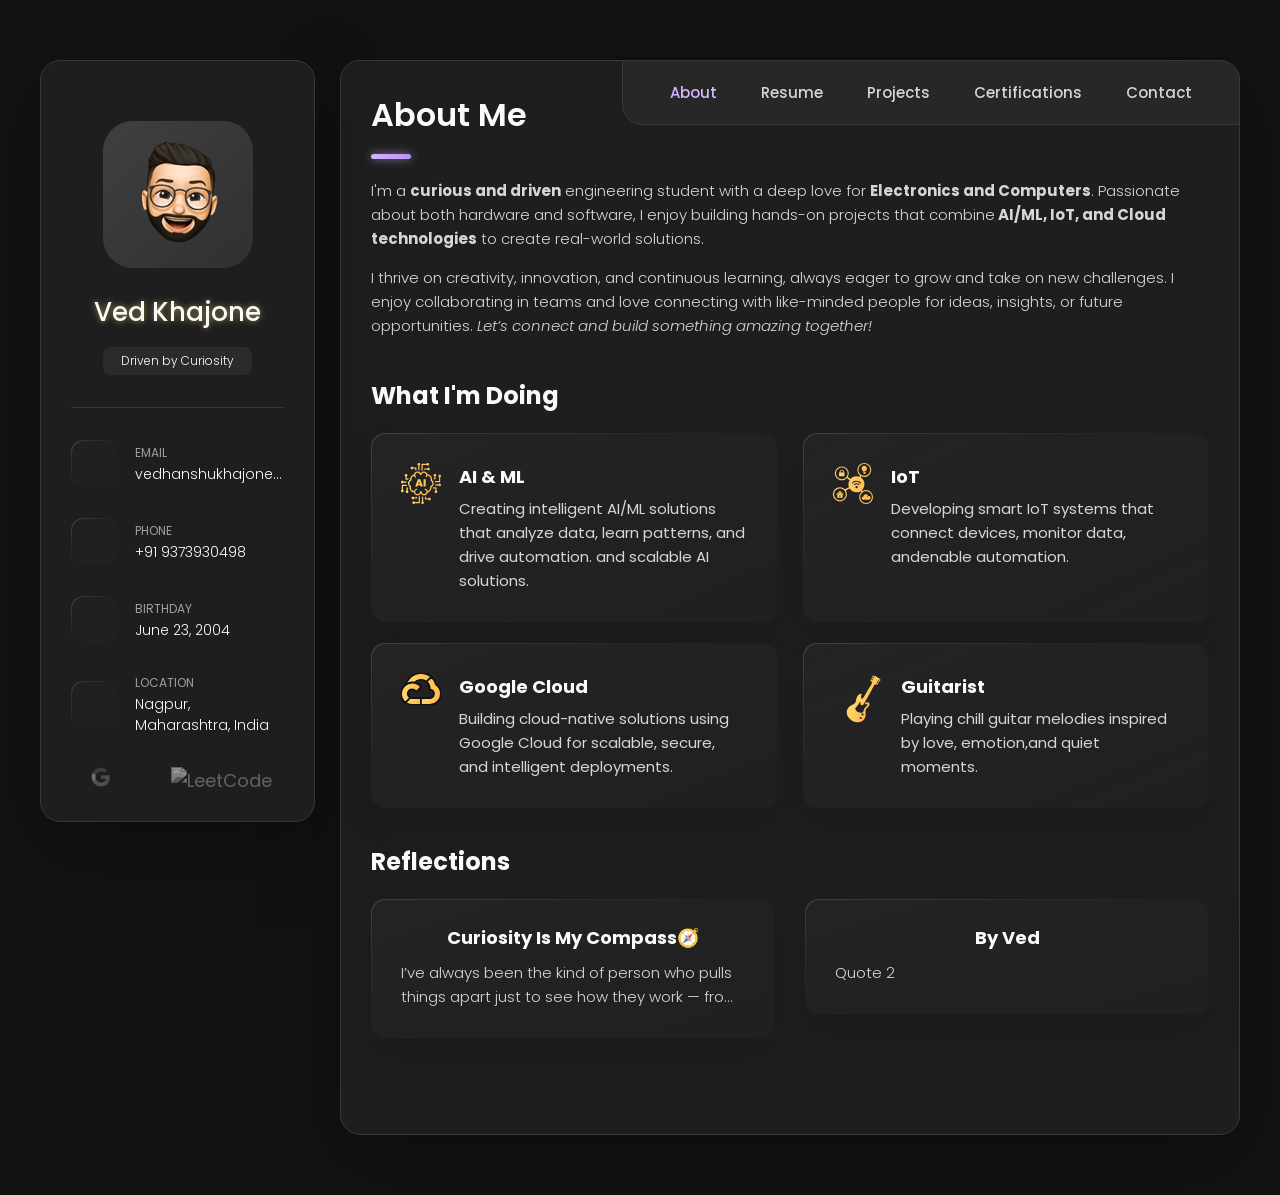
==== commit 2d133ef2: "Website code" ====
--- a/index.html
+++ b/index.html
@@ -344,65 +344,32 @@
               <div class="content-card" data-testimonials-item>
 
                 <figure class="testimonials-avatar-box">
-                  <img src="./assets/images/avatar-2.png" alt="Jessica miller" width="60" data-testimonials-avatar>
+                  <img src="./assets/images/avatar-4.png" alt="by ved" width="60" data-testimonials-avatar>
                 </figure>
 
-                <h4 class="h4 testimonials-item-title" data-testimonials-title>Jessica miller</h4>
+                <h4 class="h4 testimonials-item-title" data-testimonials-title>by ved</h4>
 
                 <div class="testimonials-text" data-testimonials-text>
                   <p>
-                    Richard was hired to create a corporate identity. We were very pleased with the work done. She has a
-                    lot of experience
-                    and is very concerned about the needs of client. Lorem ipsum dolor sit amet, ullamcous cididt
-                    consectetur adipiscing
-                    elit, seds do et eiusmod tempor incididunt ut laborels dolore magnarels alia.
-                  </p>
+                        Quote 2                  </p>
                 </div>
 
               </div>
             </li>
-
             <li class="testimonials-item">
               <div class="content-card" data-testimonials-item>
-
+            
                 <figure class="testimonials-avatar-box">
-                  <img src="./assets/images/avatar-3.png" alt="Emily evans" width="60" data-testimonials-avatar>
+                  <img src="./assets/images/avatar-4.png" alt="by ved" width="60" data-testimonials-avatar>
                 </figure>
-
-                <h4 class="h4 testimonials-item-title" data-testimonials-title>Emily evans</h4>
-
+            
+                <h4 class="h4 testimonials-item-title" data-testimonials-title>by ved</h4>
+            
                 <div class="testimonials-text" data-testimonials-text>
                   <p>
-                    Richard was hired to create a corporate identity. We were very pleased with the work done. She has a
-                    lot of experience
-                    and is very concerned about the needs of client. Lorem ipsum dolor sit amet, ullamcous cididt
-                    consectetur adipiscing
-                    elit, seds do et eiusmod tempor incididunt ut laborels dolore magnarels alia.
-                  </p>
+                    Quote 3 </p>
                 </div>
-
-              </div>
-            </li>
-
-            <li class="testimonials-item">
-              <div class="content-card" data-testimonials-item>
-
-                <figure class="testimonials-avatar-box">
-                  <img src="./assets/images/avatar-4.png" alt="Henry william" width="60" data-testimonials-avatar>
-                </figure>
-
-                <h4 class="h4 testimonials-item-title" data-testimonials-title>Henry william</h4>
-
-                <div class="testimonials-text" data-testimonials-text>
-                  <p>
-                    Richard was hired to create a corporate identity. We were very pleased with the work done. She has a
-                    lot of experience
-                    and is very concerned about the needs of client. Lorem ipsum dolor sit amet, ullamcous cididt
-                    consectetur adipiscing
-                    elit, seds do et eiusmod tempor incididunt ut laborels dolore magnarels alia.
-                  </p>
-                </div>
-
+            
               </div>
             </li>
 
@@ -455,56 +422,6 @@
 
         </div>
 
-
-        <!--
-          - clients
-        -->
-
-        <section class="clients">
-
-          <h3 class="h3 clients-title">Clients</h3>
-
-          <ul class="clients-list has-scrollbar">
-
-            <li class="clients-item">
-              <a href="#">
-                <img src="./assets/images/logo-1-color.png" alt="client logo">
-              </a>
-            </li>
-
-            <li class="clients-item">
-              <a href="#">
-                <img src="./assets/images/logo-2-color.png" alt="client logo">
-              </a>
-            </li>
-
-            <li class="clients-item">
-              <a href="#">
-                <img src="./assets/images/logo-3-color.png" alt="client logo">
-              </a>
-            </li>
-
-            <li class="clients-item">
-              <a href="#">
-                <img src="./assets/images/logo-4-color.png" alt="client logo">
-              </a>
-            </li>
-
-            <li class="clients-item">
-              <a href="#">
-                <img src="./assets/images/logo-5-color.png" alt="client logo">
-              </a>
-            </li>
-
-            <li class="clients-item">
-              <a href="#">
-                <img src="./assets/images/logo-6-color.png" alt="client logo">
-              </a>
-            </li>
-
-          </ul>
-
-        </section>
 
       </article>
 
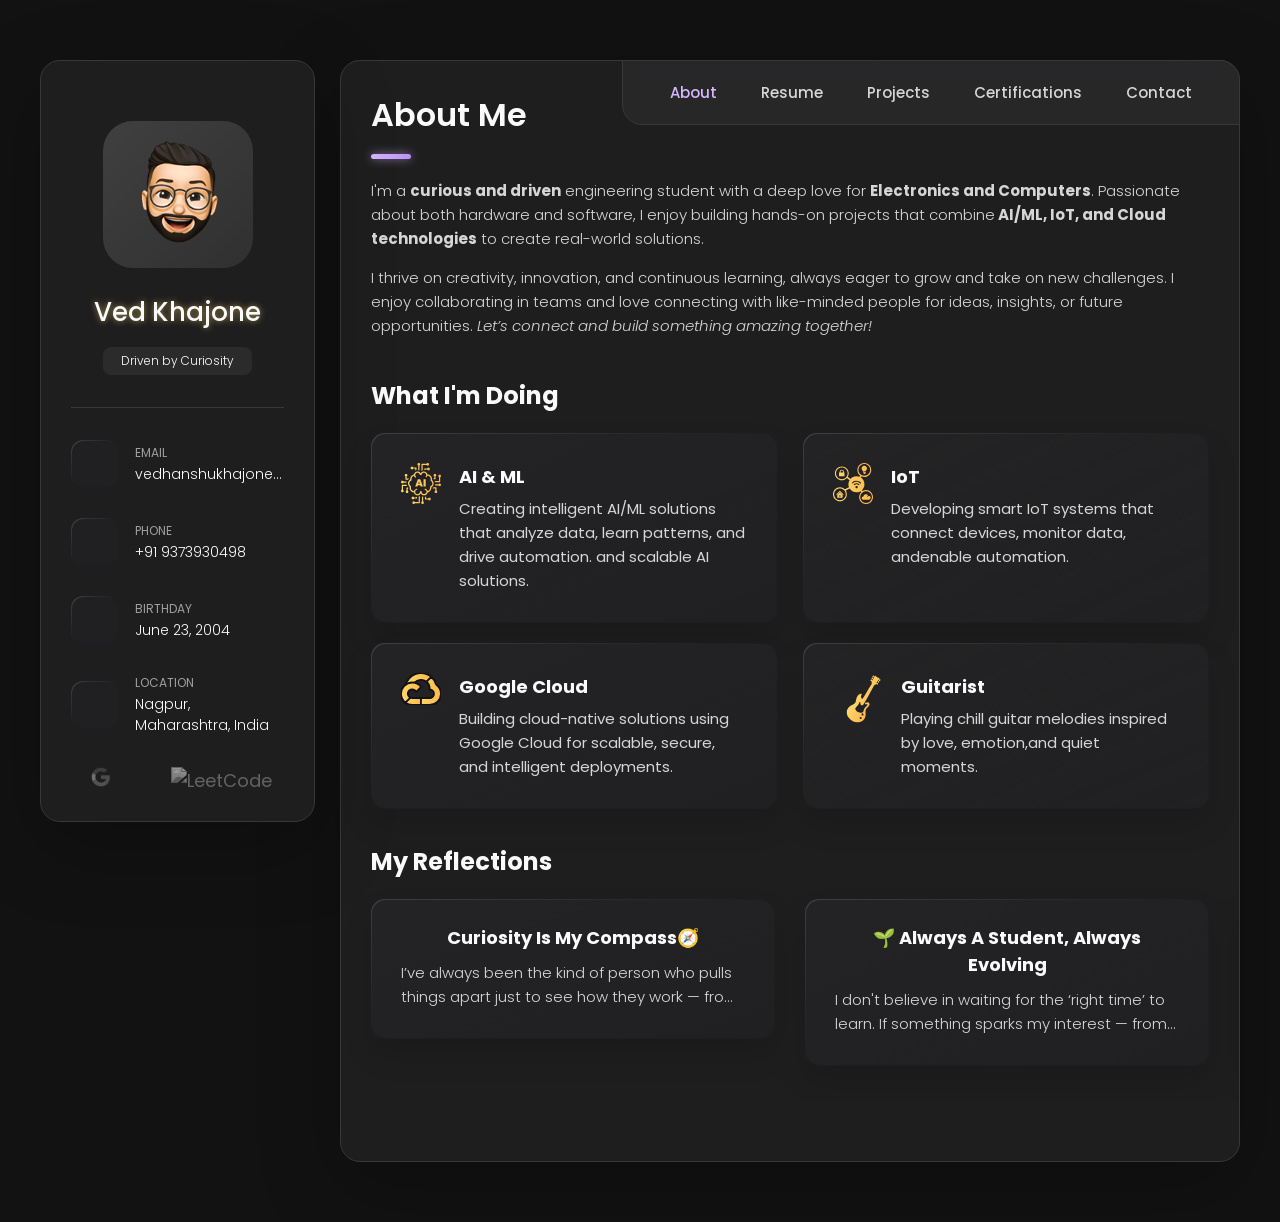
==== commit aa59cdb9: "Website code" ====
--- a/index.html
+++ b/index.html
@@ -134,7 +134,7 @@
         <ul class="social-list">
 
           <li class="social-item">
-            <a href="https://www.linkedin.com/in/vedkhajone" target="_blank" class="social-link" title="LinkedIn">
+            <a href="https://g.dev/vedkhajone23" target="_blank" class="social-link" title="LinkedIn">
               <img src="assets\images\google.png" alt="Google Developers" style="height:20px;">
             </a>
           </li>
@@ -152,12 +152,12 @@
           </li>
 
           <li class="social-item">
-            <a href="#" class="social-link">
+            <a href="https://x.com/VedhanshuK" class="social-link">
               <ion-icon name="logo-twitter"></ion-icon>
             </a>
           </li>
           <li class="social-item">
-            <a href="https://leetcode.com/vedkhajone" target="_blank" class="social-link" title="LeetCode">
+            <a href="https://leetcode.com/u/Vedhanshu23/" target="_blank" class="social-link" title="LeetCode">
               <img src="https://upload.wikimedia.org/wikipedia/commons/1/19/LeetCode_logo_black.png" alt="LeetCode" style="height: 20px;">  
               </a>
           </li>
@@ -314,16 +314,16 @@
 
         <section class="testimonials">
 
-          <h3 class="h3 testimonials-title">Reflections</h3>
+          <h3 class="h3 testimonials-title">My Reflections</h3>
 
           <ul class="testimonials-list has-scrollbar">
 
             <li class="testimonials-item">
               <div class="content-card" data-testimonials-item>
 
-                <!-- Keep for functionality, hide visually -->
+                <!-- Keep for functionality, hide visually 1-->
                 <figure class="testimonials-avatar-box" style="display: none;">
-                  <img src="./assets/images/avatar-1.png" alt="Ved Khajone" width="60" data-testimonials-avatar>
+                  <img  alt="Ved Khajone" width="60" data-testimonials-avatar>
                 </figure>
 
                 <h4 class="h4 testimonials-item-title" data-testimonials-title>Curiosity is my compass🧭</h4>
@@ -339,39 +339,84 @@
 
               </div>
             </li>
-
             <li class="testimonials-item">
               <div class="content-card" data-testimonials-item>
-
-                <figure class="testimonials-avatar-box">
-                  <img src="./assets/images/avatar-4.png" alt="by ved" width="60" data-testimonials-avatar>
+            
+                <!-- Keep for functionality, hide visually 2-->
+                <figure class="testimonials-avatar-box" style="display: none;">
+                  <img alt="Ved Khajone" width="60" data-testimonials-avatar>
                 </figure>
-
-                <h4 class="h4 testimonials-item-title" data-testimonials-title>by ved</h4>
-
+            
+                <h4 class="h4 testimonials-item-title" data-testimonials-title>🌱 Always a Student, Always Evolving</h4>
+            
                 <div class="testimonials-text" data-testimonials-text>
                   <p>
-                        Quote 2                  </p>
+                    I don't believe in waiting for the ‘right time’ to learn. If something sparks my interest — from embedded AI to game
+                    physics — I dive in. Growth comes from doing, failing, tweaking, repeating.</p>
+                  <p style="text-align: right; margin-top: 1rem; font-weight: bold; color: hsl(265, 100%, 88%);">— Ved Khajone</p>
+            
                 </div>
-
+            
+              </div>
+            </li><li class="testimonials-item">
+              <div class="content-card" data-testimonials-item>
+            
+                <!-- Keep for functionality, hide visually 3-->
+                <figure class="testimonials-avatar-box" style="display: none;">
+                  <img alt="Ved Khajone" width="60" data-testimonials-avatar>
+                </figure>
+            
+                <h4 class="h4 testimonials-item-title" data-testimonials-title>💖Where Code Ends, the Guitar Speaks</h4>
+            
+                <div class="testimonials-text" data-testimonials-text>
+                  <p>
+                    Some feelings don’t make it into the code. That’s when I pick up my guitar — to play the parts of me that logic can’t
+                    explain. Every chord is a memory, every melody a message I never sent. Love, heartbreak, longing — they all live quietly
+                    between the strings.</p>
+                  <p style="text-align: right; margin-top: 1rem; font-weight: bold; color: hsl(265, 100%, 88%);">— Ved Khajone</p>
+            
+                </div>
+            
               </div>
             </li>
             <li class="testimonials-item">
               <div class="content-card" data-testimonials-item>
             
-                <figure class="testimonials-avatar-box">
-                  <img src="./assets/images/avatar-4.png" alt="by ved" width="60" data-testimonials-avatar>
+                <!-- Keep for functionality, hide visually 4-->
+                <figure class="testimonials-avatar-box" style="display: none;">
+                  <img alt="Ved Khajone" width="60" data-testimonials-avatar>
                 </figure>
             
-                <h4 class="h4 testimonials-item-title" data-testimonials-title>by ved</h4>
+                <h4 class="h4 testimonials-item-title" data-testimonials-title>🕊️ Stillness is a Skill</h4>
             
                 <div class="testimonials-text" data-testimonials-text>
                   <p>
-                    Quote 3 </p>
+                    In a world that rewards the loudest voice, I’ve learned to value silence — the space where real ideas take shape. I
+                    don’t rush the process. I trust it.</p>
+                  <p style="text-align: right; margin-top: 1rem; font-weight: bold; color: hsl(265, 100%, 88%);">— Ved Khajone</p>
+            
                 </div>
             
               </div>
             </li>
+            <li class="testimonials-item">
+              <div class="content-card" data-testimonials-item>
+            
+                <!-- Keep for functionality, hide visually 5-->
+                <figure class="testimonials-avatar-box" style="display: none;">
+                  <img alt="Ved Khajone" width="60" data-testimonials-avatar>
+                </figure>
+            
+                <h4 class="h4 testimonials-item-title" data-testimonials-title>🌊 I Grow Where I'm Planted</h4>
+            
+                <div class="testimonials-text" data-testimonials-text>
+                  <p>
+                    I don’t wait for perfect conditions. I work with what I have, learn from what I don’t, and keep showing up — calmly,
+                    consistently, and with purpose.</p>
+                  <p style="text-align: right; margin-top: 1rem; font-weight: bold; color: hsl(265, 100%, 88%);">— Ved Khajone</p>
+
+          </div>
+        </li>
 
           </ul>
 
@@ -394,7 +439,7 @@
 
             <div class="modal-img-wrapper">
               <figure class="modal-avatar-box">
-                <img src="./assets/images/avatar-1.png" alt="Daniel lewis" width="80" data-modal-img>
+                <img  alt="ved" width="80" data-modal-img>
               </figure>
 
               <img src="./assets/images/icon-quote.svg" alt="quote icon">
@@ -404,16 +449,11 @@
 
               <h4 class="h3 modal-title" data-modal-title>Ved Khajone</h4>
 
-              <time datetime="2021-06-14">14 June, 2021</time>
+              <time datetime="2025-06-23">23 June, 2025</time>
 
               <div data-modal-text>
                 <p>
-                  Richard was hired to create a corporate identity. We were very pleased with the work done. She has a
-                  lot of experience
-                  and is very concerned about the needs of client. Lorem ipsum dolor sit amet, ullamcous cididt
-                  consectetur adipiscing
-                  elit, seds do et eiusmod tempor incididunt ut laborels dolore magnarels alia.
-                </p>
+                                </p>
               </div>
 
             </div>
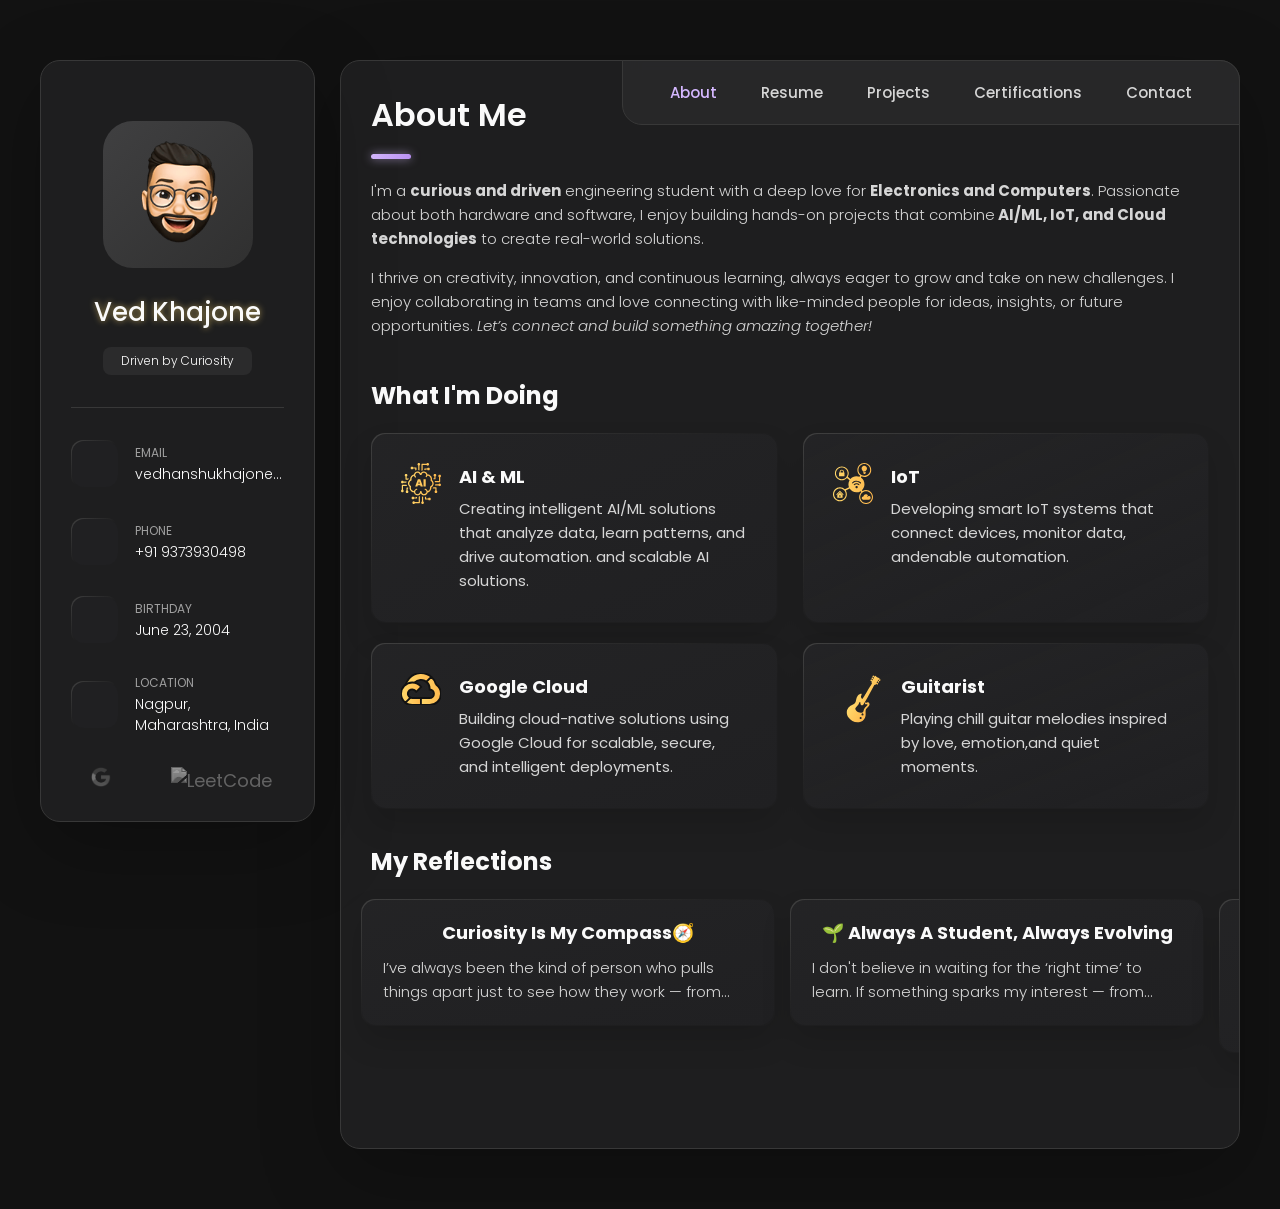
==== commit 202ca336: "Website Code" ====
--- a/index.html
+++ b/index.html
@@ -522,7 +522,7 @@
               <span><i>2024-2025</i></span>
 
               <p class="timeline-text">
-                Contributed to organizing cloud-focused events, managing community engagement, and promoting AWS learning resources.              </p>
+                Contributed to organizing cloud-focused events, managing community engagement, and promoting AWS learning resources.</p>
 
             </li>
 
@@ -549,8 +549,7 @@
               <span><i>2023-2027</i></span>
 
               <p class="timeline-text">
-                Currently pursuing B.Tech in Electronics and Computer Engineering, with a strong interest in embedded systems, AI/ML,
-                and cloud-integrated technologies.
+                Currently pursuing B.Tech in Electronics and Computer Engineering, with a strong interest in embedded systems, AI/ML, and cloud-integrated technologies.
               </p>
 
             </li>
@@ -623,7 +622,7 @@
             
           
           </ul>
-          <li>For Professional resume Click 👉<href="hbfhjaef">
+          <h4 class="h4 skills-title">For Professional Resume Click👉<a href="https://docs.google.com/document/d/1KjRkuC8TjLrpy-0de7wuwy9r2Q82TPeLL5yObWXYrds/edit?usp=sharing">Click here</a></h4>
           </li>
 
         </section>
@@ -653,7 +652,7 @@
             </li>
 
             <li class="filter-item">
-              <button data-filter-btn>AI & ML</button>
+              <button data-filter-btn>AIML</button>
             </li>
 
             <li class="filter-item">
@@ -685,55 +684,350 @@
               </li>
 
               <li class="select-item">
-                <button data-select-item>AI & ML</button>
+                <button data-select-item>AIML</button>
+              </li>
+
+              <li class="select-item">
+                <button data-select-item>Hardware</button>
               </li>
 
               <li class="select-item">
                 <button data-select-item>Applications</button>
               </li>
 
-              <li class="select-item">
-                <button data-select-item>Web development</button>
-              </li>
-
             </ul>
 
           </div>
 
           <ul class="project-list">
 
-            <li class="project-item  active" data-filter-item data-category="Hardware">
-              <a href="https://github.com/Vedkhajone/BIOT-Hand">
+            <li class="project-item  active" data-filter-item data-category="hardware">
+              <a href="https://github.com/Vedkhajone/BIOT-Hand">  
 
                 <figure class="project-img">
                   <div class="project-item-icon-box">
                     <ion-icon name="eye-outline"></ion-icon>
                   </div>
 
-                  <img src="./assets/images/Bionic.png" alt="BIoT Hand" loading="lazy">
+                  <img src="./assets/images/Bionic.png" alt="BIoTHand" loading="lazy">
                 </figure>
 
                 <h3 class="project-title">BIoT Hand</h3>
 
                 <p class="project-category">Hardware</p>
-
-                <li class="project-item  active" data-filter-item data-category="Hardware">
-                  <a href="https://github.com/Vedkhajone/MedPred-Diseases-Prediction">
+                        </a>
+
+                <li class="project-item  active" data-filter-item data-category="aiml, hardware">
+                  <a href="https://github.com/Vedkhajone/3D-Scene-Understanding-Point-Cloud-Generation">
                 
                     <figure class="project-img">
                       <div class="project-item-icon-box">
                         <ion-icon name="eye-outline"></ion-icon>
                       </div>
                 
-                      <img src="./assets/images/project-1.jpg" alt="MedPred" loading="lazy">
+                      <img src="./assets/images/3dpoint.png" alt="MovieRecommendation" loading="lazy">
                     </figure>
                 
-                    <h3 class="project-title">Med Pred</h3>
+                    <h3 class="project-title">3D Scene Understanding Point Cloud Generation</h3>
+                
+                    <p class="project-category">AIML, Hardware</p>
+                
+                  </a>
+
+                  <li class="project-item  active" data-filter-item data-category="applications">
+                    <a href="https://vedkhajone.github.io/Under-Development/">
+                  
+                      <figure class="project-img">
+                        <div class="project-item-icon-box">
+                          <ion-icon name="eye-outline"></ion-icon>
+                        </div>
+                          <img src="./assets/images/inksync.png" alt="InkSync" loading="lazy">
+                        
+                      </figure>
+                  
+                      <h3 class="project-title">InkSync</h3>
+                  
+                      <p class="project-category">Applications</p>
+                  
+                    </a>
+                    </li>
+
+                    <li class="project-item  active" data-filter-item data-category="hardware">
+                      <a href="https://vedkhajone.github.io/Under-Development/">
+                    
+                        <figure class="project-img">
+                          <div class="project-item-icon-box">
+                            <ion-icon name="eye-outline"></ion-icon>
+                          </div>
+                          <div class="tilted-image">
+                            <img src="./assets/images/homeauto.jpg" alt="HomeAutomation" loading="lazy">
+                          </div>
+                        </figure>
+                    
+                        <h3 class="project-title">Smart Home Automation System</h3>
+                    
+                        <p class="project-category">Hardware</p>
+                      </a>
+
+                  </li>
+
+                  <li class="project-item  active" data-filter-item data-category="aiml">
+                    <a href="https://github.com/Vedkhajone/MedPred-Diseases-Prediction">
+                  
+                      <figure class="project-img">
+                        <div class="project-item-icon-box">
+                          <ion-icon name="eye-outline"></ion-icon>
+                        </div>
+                          <img src="./assets/images/medpred.png" alt="MedPred" loading="lazy">
+                      </figure>
+                  
+                      <h3 class="project-title">Med Pred</h3>
+                  
+                      <p class="project-category">AIML</p>
+                  
+                    </a>
+                    </li>
+                    <li class="project-item  active" data-filter-item data-category="aiml, hardware">
+                      <a href="https://github.com/Vedkhajone/Monocular-3D-Scene-Reconstruction">
+                    
+                        <figure class="project-img">
+                          <div class="project-item-icon-box">
+                            <ion-icon name="eye-outline"></ion-icon>
+                          </div>
+                          <div class="tilted-image">
+                            <img src="./assets/images/3d.png" alt="Molecular 3D" loading="lazy">
+                          </div>
+                        </figure>
+                    
+                        <h3 class="project-title">Monocular 3D Scene Reconstruction</h3>
+                    
+                        <p class="project-category">AIML, Hardware</p>
+                    
+                      </a>
+                    </li>
+
+                    <li class="project-item  active" data-filter-item data-category="aiml">
+                      <a href="https://github.com/Vedkhajone/Real-Time-Emotion-Recognition-System-Software-Phase">
+                    
+                        <figure class="project-img">
+                          <div class="project-item-icon-box">
+                            <ion-icon name="eye-outline"></ion-icon>
+                          </div>
+                    
+                          <img src="./assets/images/emotion.webp" alt="Real-Time-Emotion-Recognition-System-Software-Phase" loading="lazy">
+                        </figure>
+                    
+                        <h3 class="project-title">Real Time Emotion Recognition System Software Phase</h3>
+                    
+                        <p class="project-category">AIML</p>
+                    
+                      </a>
+                    </li>
+    
+
+                
+                <li class="project-item  active" data-filter-item data-category="aiml, hardware">
+                  <a href="https://github.com/Vedkhajone/Smart-Irrigation-System">
+                
+                    <figure class="project-img">
+                      <div class="project-item-icon-box">
+                        <ion-icon name="eye-outline"></ion-icon>
+                      </div>
+                
+                      <img src="./assets/images/SamrtIrrigation.jpg" alt="Smart-Irrigation-System" loading="lazy">
+                    </figure>
+                
+                    <h3 class="project-title">Smart Irrigation System</h3>
+                
+                    <p class="project-category">AIML, Hardware</p>
+                
+                  </a>
+                </li>
+
+
+                <li class="project-item  active" data-filter-item data-category="applications">
+                  <a href="https://vedkhajone.github.io/Website/">
+                
+                    <figure class="project-img">
+                      <div class="project-item-icon-box">
+                        <ion-icon name="eye-outline"></ion-icon>
+                      </div>
+                      <div class="tilted-image">
+                        <img src="./assets/images/web.png" alt="Website" loading="lazy">
+                      </div>
+                    </figure>
+                
+                    <h3 class="project-title">My Portfilio Website</h3>
+                
+                    <p class="project-category">Applications</p>
+                
+                  </a>
+                </li>
+
+                <li class="project-item  active" data-filter-item data-category="aiml, hardware">
+                  <a href="https://github.com/Vedkhajone/Vision-Guided-Robotic-Arm-Control">
+                
+                    <figure class="project-img">
+                      <div class="project-item-icon-box">
+                        <ion-icon name="eye-outline"></ion-icon>
+                      </div>
+                
+                      <img src="./assets/images/Visionhand.png" alt="Vision-Guided-Robotic-Arm-Control" loading="lazy">
+                    </figure>
+                
+                    <h3 class="project-title">Vision Guided Robotic Arm Control</h3>
+                
+                    <p class="project-category">AIML, Hardware</p>
+                
+                  </a>
+                </li>
+
+
+                
+                                
+                <li class="project-item  active" data-filter-item data-category="aiml, hardware">
+                  <a href="https://github.com/Vedkhajone/AI-Powered-Frequency-Jumper">
+                
+                    <figure class="project-img">
+                      <div class="project-item-icon-box">
+                        <ion-icon name="eye-outline"></ion-icon>
+                      </div>
+                
+                      <img src="./assets/images/FreqJumper.png" alt="AI-Powered-Frequency-Jumper" loading="lazy">
+                    </figure>
+                
+                    <h3 class="project-title">AI Powered Frequency Jumper</h3>
+                
+                    <p class="project-category">AIML, Hardware</p>
+                
+                  </a>
+
+                </li>
+
+                <li class="project-item  active" data-filter-item data-category="aiml, hardware">
+                  <a href="https://github.com/Vedkhajone/Multi-Modal-Robotic-Arm-Control">
+                
+                    <figure class="project-img">
+                      <div class="project-item-icon-box">
+                        <ion-icon name="eye-outline"></ion-icon>
+                      </div>
+                
+                      <img src="./assets/images/mono.png" alt="Multi-Modal-Robotic-Arm-Control" loading="lazy">
+                    </figure>
+                
+                    <h3 class="project-title">Multi-Modal-Robotic-Arm-Control</h3>
+                
+                    <p class="project-category">AIML, Hardware</p>
+                
+                  </a>
+                </li>
+
+                <li class="project-item  active" data-filter-item data-category="aiml">
+                  <a href="https://github.com/Vedkhajone/Investement_Prediction-Using-ML">
+                
+                    <figure class="project-img">
+                      <div class="project-item-icon-box">
+                        <ion-icon name="eye-outline"></ion-icon>
+                      </div>
+                
+                      <img src="./assets/images/inv.png" alt="Investement_Prediction-Using-ML" loading="lazy">
+                    </figure>
+                
+                    <h3 class="project-title">Investement_Prediction-Using-ML</h3>
                 
                     <p class="project-category">AIML</p>
-
-              </a>
-            </li>
+                
+                  </a>
+                </li>
+
+
+                
+                <li class="project-item  active" data-filter-item data-category="hardware">
+                  <a href="https://vedkhajone.github.io/Under-Development/">
+                
+                    <figure class="project-img">
+                      <div class="project-item-icon-box">
+                        <ion-icon name="eye-outline"></ion-icon>
+                      </div>
+                
+                      <img src="./assets/images/6g.png" alt="6G-Protocol-Simulation-NS3-Spectrum-Optimization-using-NOMA-RIS" loading="lazy">
+                    </figure>
+                
+                    <h3 class="project-title">6G-Protocol Simulation NS3 Spectrum Optimization using NOMA RIS</h3>
+                
+                    <p class="project-category">Hardware</p>
+                
+                  </a>
+                </li>
+
+                <li class="project-item  active" data-filter-item data-category="applications">
+                  <a href="https://github.com/Vedkhajone/YourToDo-usingPureCPP">
+                
+                    <figure class="project-img">
+                      <div class="project-item-icon-box">
+                        <ion-icon name="eye-outline"></ion-icon>
+                      </div>
+                
+                      <img src="./assets/images/yourtodo.png" alt="YourToDo-usingPureCPP" loading="lazy">
+                    </figure>
+                
+                    <h3 class="project-title">YourToDo-usingPureCPP</h3>
+                
+                    <p class="project-category">Applications</p>
+
+                <li class="project-item  active" data-filter-item data-category="applications">
+                  <a href="https://github.com/Vedkhajone/EM_3-Project">
+                
+                    <figure class="project-img">
+                      <div class="project-item-icon-box">
+                        <ion-icon name="eye-outline"></ion-icon>
+                      </div>
+                
+                      <img src="./assets/images/regression.png" alt="MovieRecommendation" loading="lazy">
+                    </figure>
+                
+                    <h3 class="project-title">Regression Line Calculation</h3>
+                
+                    <p class="project-category">Applications</p>
+
+
+                    <li class="project-item  active" data-filter-item data-category="aiml">
+                      <a href="https://github.com/Vedkhajone/Gemini_AI">
+                    
+                        <figure class="project-img">
+                          <div class="project-item-icon-box">
+                            <ion-icon name="eye-outline"></ion-icon>
+                          </div>
+                    
+                          <img src="./assets/images/gemini.png" alt="Gemini_AI" loading="lazy">
+                        </figure>
+                    
+                        <h3 class="project-title">Gemini_AI Projects</h3>
+                    
+                        <p class="project-category">AIML</p>
+                    
+                      </a>
+                      </li>
+
+
+
+                <li class="project-item  active" data-filter-item data-category="aiml">
+                  <a href="https://github.com/Vedkhajone/Movie-Recommendation-using-Ml-">
+                
+                    <figure class="project-img">
+                      <div class="project-item-icon-box">
+                        <ion-icon name="eye-outline"></ion-icon>
+                      </div>
+                
+                      <img src="./assets/images/Movie.png" alt="MovieRecommendation" loading="lazy">
+                    </figure>
+                
+                    <h3 class="project-title">Movie Recommendation System</h3>
+                
+                    <p class="project-category">AIML</p>
+                
+                  </a>
+                </li>
 
           </ul>
 
@@ -792,30 +1086,142 @@
               <a href="#">
 
                 <figure class="blog-banner-box">
-                  <img src="./assets/images/blog-2.jpg" alt="Best fonts every designer" loading="lazy">
+                  <img src="./assets/images/udemy.png" alt="Best fonts every designer" loading="lazy">
                 </figure>
 
                 <div class="blog-content">
 
                   <div class="blog-meta">
-                    <p class="blog-category">Design</p>
+                    <p class="blog-category">AIML</p>
 
                     <span class="dot"></span>
 
                     <time datetime="2022-02-23">Feb 23, 2025</time>
                   </div>
 
-                  <h3 class="h3 blog-item-title">Deep Learinig</h3>
-
+                  <h3 class="h3 blog-item-title">Deep Learning,NLP</h3>
+
+                  <p class="blog-text">Master the theory, practice,and math behind Data Science,Machine Learning,Deep Learning,NLP with end to end projects
+                  </p>
+
+                </div>
+
+              </a>
+            </li>
+
+            
+
+            <li class="blog-post-item">
+              <a href="#">
+            
+                <figure class="blog-banner-box">
+                  <img src="./assets/images/cloud.png" alt="Best fonts every designer" loading="lazy">
+                </figure>
+            
+                <div class="blog-content">
+            
+                  <div class="blog-meta">
+                    <p class="blog-category">Cloud</p>
+            
+                    <span class="dot"></span>
+            
+                    <time datetime="2022-02-23">Dec, 2024</time>
+                  </div>
+            
+                  <h3 class="h3 blog-item-title">Google Cloud Certification</h3>
+            
+                  <p class="blog-text">I learned how to design, deploy, and manage cloud-based solutions using Google Cloud tools. It strengthened my
+                  understanding of cloud infrastructure, data storage, and scalable computing services.
+                  </p>
+            
+                </div>
+            
+              </a>
+            </li>
+
+            <li class="blog-post-item">
+              <a href="#">
+            
+                <figure class="blog-banner-box">
+                  <img src="./assets/images/dsa.png" alt="Best fonts every designer" loading="lazy">
+                </figure>
+            
+                <div class="blog-content">
+            
+                  <div class="blog-meta">
+                    <p class="blog-category">C++</p>
+            
+                    <span class="dot"></span>
+            
+                    <time datetime="2022-02-23">Currently on going</time>
+                  </div>
+            
+                  <h3 class="h3 blog-item-title">DSA in C++</h3>
+            
+                  <p class="blog-text">Mastered core concepts like arrays, linked lists, stacks, and queues with hands-on C++ implementation. Gained a strong
+                  foundation in algorithms including sorting, searching, and recursion for efficient problem-solving.
+                  </p>
+            
+                </div>
+            
+              </a>
+            </li>
+
+            <li class="blog-post-item">
+              <a href="#">
+            
+                <figure class="blog-banner-box">
+                  <img src="./assets/images/PythonDS.png" alt="Best fonts every designer" loading="lazy">
+                </figure>
+            
+                <div class="blog-content">
+            
+                  <div class="blog-meta">
+                    <p class="blog-category">Python</p>
+            
+                    <span class="dot"></span>
+            
+                    <time datetime="2022-02-23">Feb 20, 2024</time>
+                  </div>
+            
+                  <h3 class="h3 blog-item-title">Python Data Structures</h3>
+            
+                  <p class="blog-text">I learned how to effectively use lists, dictionaries, and tuples to organize and manipulate data. It also improved my
+                  problem-solving skills through hands-on coding with real-world examples.
+                  </p>
+            
+                </div>
+            
+              </a>
+            </li>
+
+            <li class="blog-post-item">
+              <a href="#">
+            
+                <figure class="blog-banner-box">
+                  <img src="./assets/images/more.jpg" alt="Best fonts every designer" loading="lazy">
+                </figure>
+            
+                <div class="blog-content">
+            
+                  <div class="blog-meta">
+                    <p class="blog-category">others</p>
+            
+                    <span class="dot"></span>
+            
+                    <time datetime="2022-02-23">Still going on</time>
+                  </div>
+            
+                  <h3 class="h3 blog-item-title">Many More</h3>
+            
                   <p class="blog-text">
+
                   </p>
-
+            
                 </div>
-
+            
               </a>
             </li>
-
-
 
          
 
@@ -852,7 +1258,7 @@
 
           <h3 class="h3 form-title">Contact Form</h3>
 
-          <form action="#" class="form" data-form>
+          <form id="contact-form" class="form" data-form>
 
             <div class="input-wrapper">
               <input type="text" name="fullname" class="form-input" placeholder="Full name" required data-form-input>
@@ -860,7 +1266,7 @@
               <input type="email" name="email" class="form-input" placeholder="Email address" required data-form-input>
             </div>
 
-            <textarea name="message" class="form-input" placeholder="Your Message" required data-form-input></textarea>
+            <textarea name="message" class="form-input" placeholder="Your Message((Some times button does not work))" required data-form-input></textarea>
 
             <button class="form-btn" type="submit" disabled data-form-btn>
               <ion-icon name="paper-plane"></ion-icon>
--- a/assets/css/style.css
+++ b/assets/css/style.css
@@ -1419,14 +1419,14 @@
   .testimonials-title { margin-bottom: 10px; }
 
   .testimonials-list {
-    gap: 30px;
+    gap: 15px;
     margin: 0 -30px;
-    padding: 10px 30px 35px;
+    padding: 10px 20px 35px;
   }
 
   .content-card {
-    padding: 30px;
-    padding-top: 25px;
+    padding: 22px;
+    padding-top: 20px;
   }
 
   .testimonials-avatar-box {
@@ -1441,10 +1441,9 @@
   }
 
   .testimonials-text {
-    line-clamp: 2;
-    -webkit-line-clamp: 2;
-  }
-
+    line-clamp: 1;
+    -webkit-line-clamp:2;
+  }
   /* testimonials modal */
 
   .modal-container { padding: 20px; }
@@ -1795,7 +1794,25 @@
 
 
 
-
+.tilted-image {
+  perspective: 1000px;
+  /* Adds 3D perspective */
+  display: inline-block;
+  transform-style: preserve-3d;
+}
+
+.tilted-image img {
+  width: 100%;
+  max-width: 300px;
+  transform: rotateY(-20deg) rotateX(5deg);
+  transition: transform 0.3s ease;
+  box-shadow: 0 20px 40px rgba(0, 0, 0, 0.2);
+  border-radius: 12px;
+}
+.tilted-image img:hover {
+  transform: rotateY(-15deg) rotateX(2deg) scale(1.05);
+  box-shadow: 0 25px 50px rgba(0, 0, 0, 0.25);
+}
 
 /**
  * responsive larger than 1250px screen
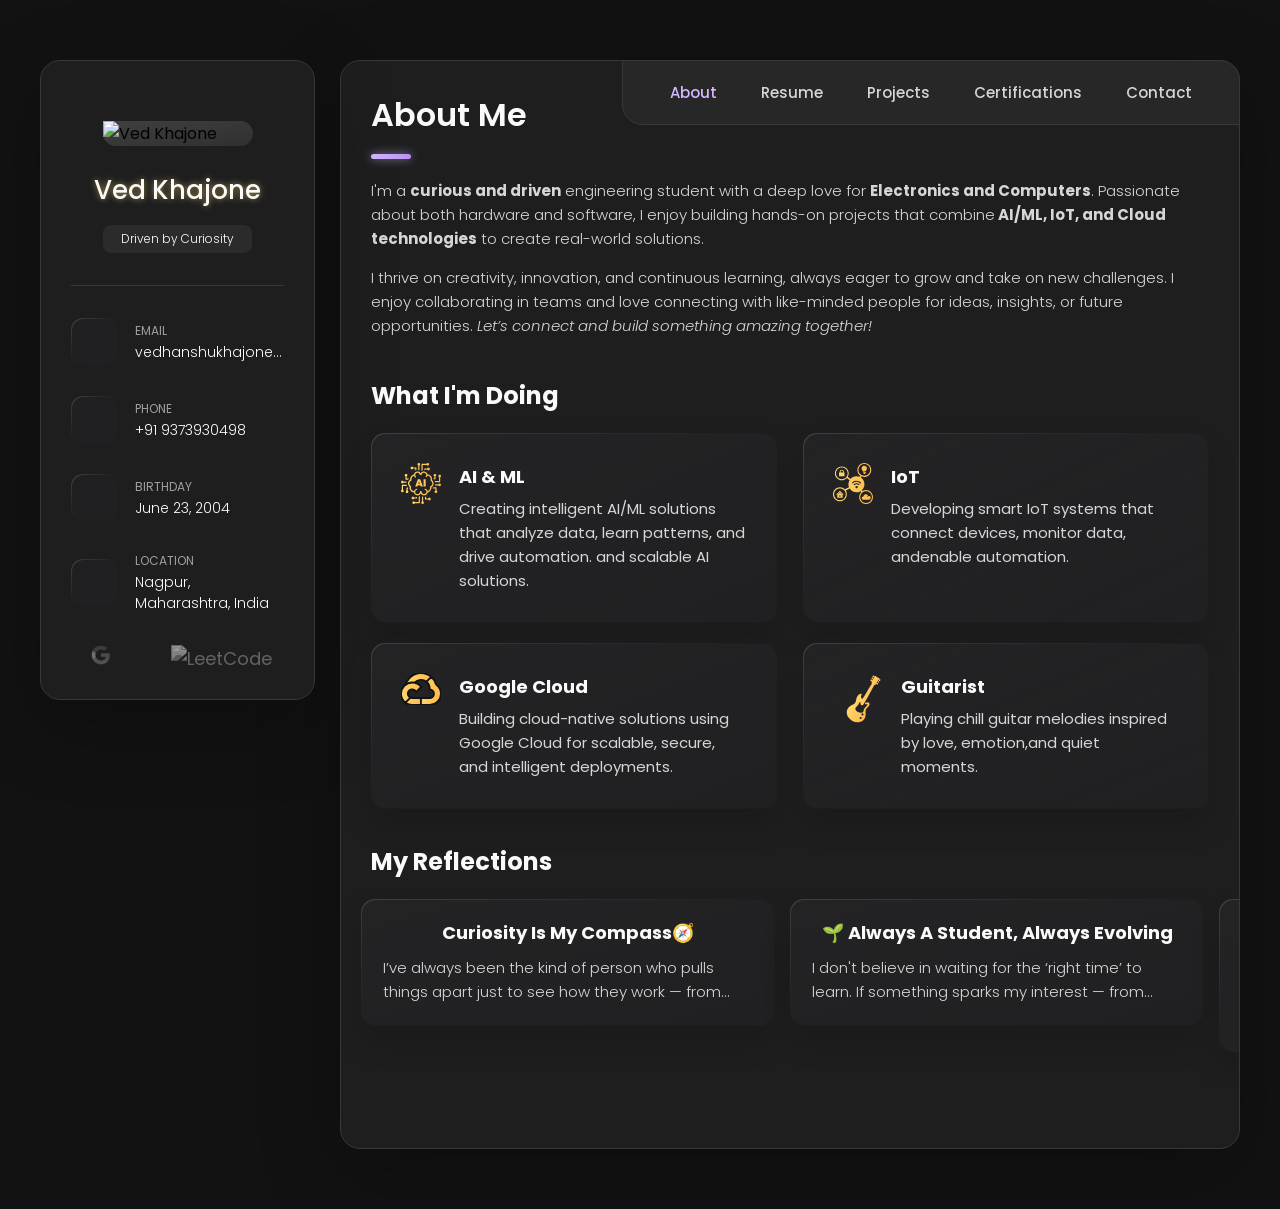
==== commit d86c4f38: "Website code" ====
--- a/index.html
+++ b/index.html
@@ -42,7 +42,7 @@
       <div class="sidebar-info">
 
         <figure class="avatar-box">
-          <img src="./assets/images/my-avatar.png" alt="Ved Khajone" width="80">
+          <img src="./assets/images/my-avatar.jpg" alt="Ved Khajone" width="80">
         </figure>
 
         <div class="info-content">
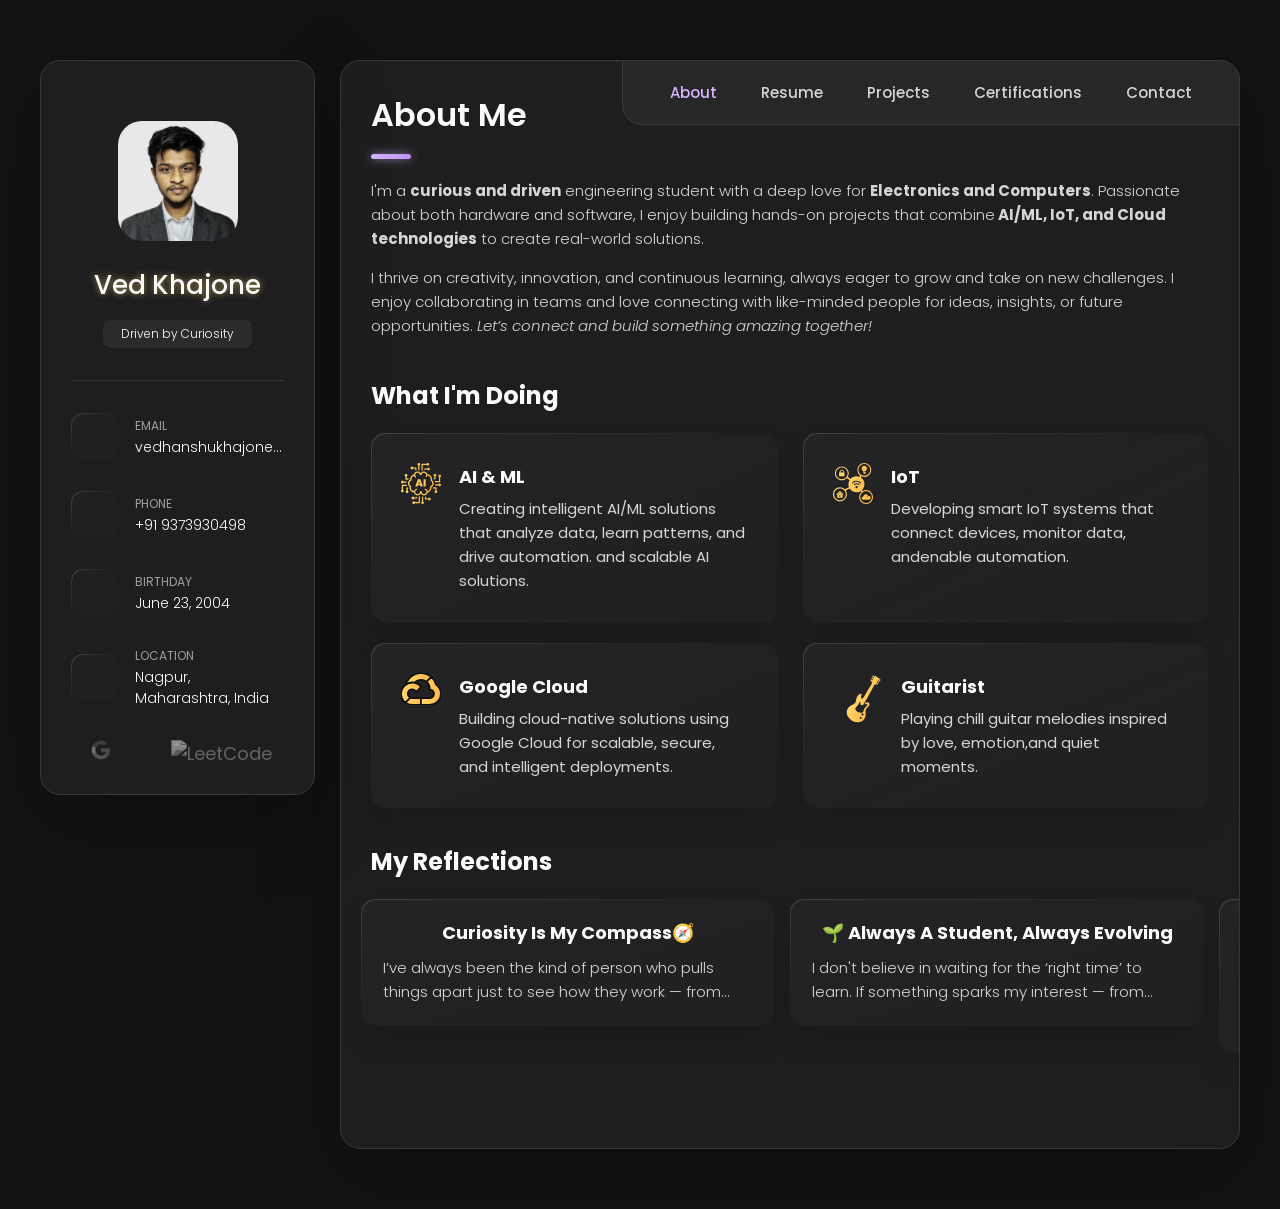
==== commit 544f89c4: "Index file" ====
--- a/index.html
+++ b/index.html
@@ -702,7 +702,7 @@
           <ul class="project-list">
 
             <li class="project-item  active" data-filter-item data-category="hardware">
-              <a href="https://github.com/Vedkhajone/BIOT-Hand">  
+              <a href="https://khajone.in/biot_hand">  
 
                 <figure class="project-img">
                   <div class="project-item-icon-box">
--- a/assets/css/style.css
+++ b/assets/css/style.css
@@ -1889,7 +1889,12 @@
 
   .sidebar-info { flex-direction: column; }
 
-  .avatar-box img { width: 150px; }
+  .avatar-box img {
+    border-radius: 20%;
+      /* makes it a circle */
+      width: 120px;
+      height: 120px;
+      object-fit: cover; }
 
   .info-content .name {
     white-space: nowrap;
